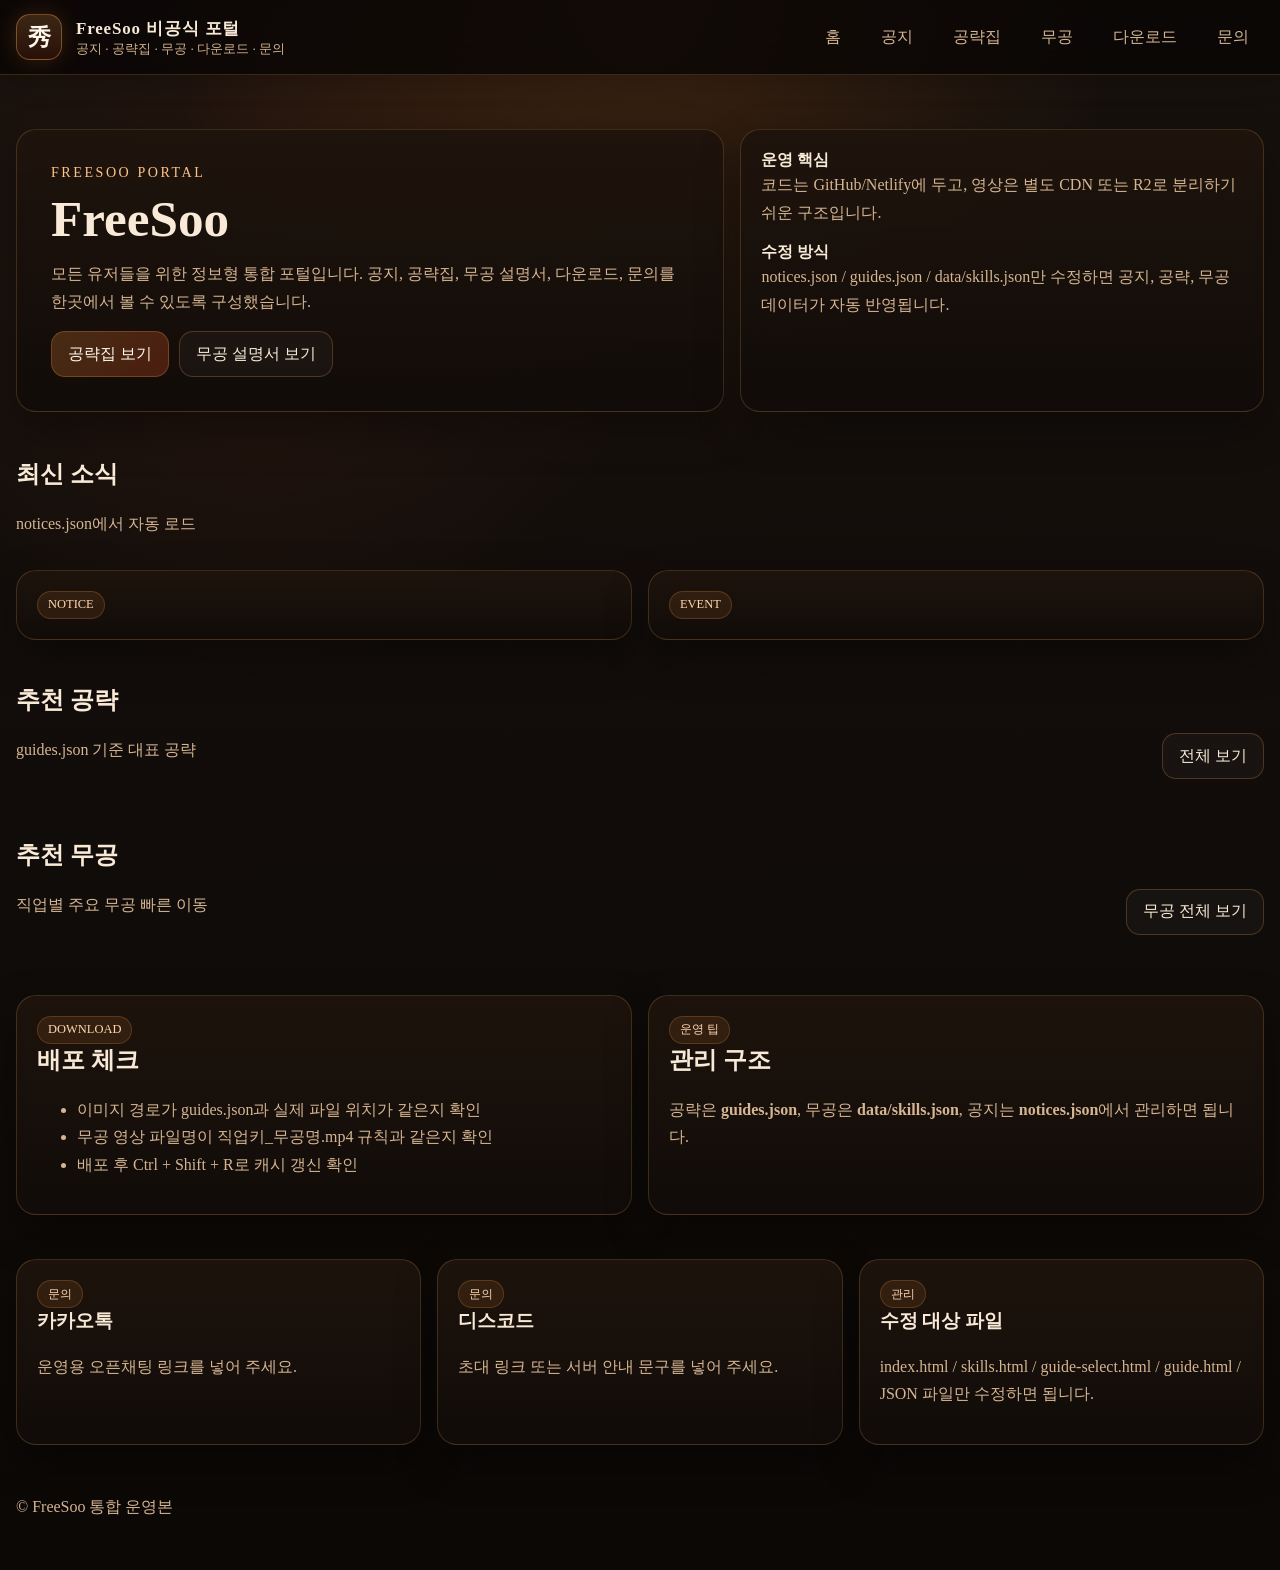
==== index.html @ 2239378d "Add files via upload" ====
<!DOCTYPE html>
<html lang="ko">
<head>
<meta charset="UTF-8" />
<meta name="viewport" content="width=device-width, initial-scale=1.0" />
<link rel="stylesheet" href="assets/site.css" />
<script src="site-config.js"></script>
<script src="assets/site.js"></script>
  <title>FreeSoo 포털</title>
  <meta name="description" content="프리수 공지, 공략집, 무공, 다운로드, 문의를 한곳에 모은 통합 포털" />
</head>
<body>
<header class="topbar">
  <div class="wrap topbar-inner">
    <a class="brand" href="index.html">
      <div class="brand-mark">秀</div>
      <div class="brand-copy">
        <strong>FreeSoo 비공식 포털</strong>
        <span>공지 · 공략집 · 무공 · 다운로드 · 문의</span>
      </div>
    </a>
    <button class="menu-toggle" id="menuToggle" type="button">☰ 메뉴</button>
    <nav class="nav" id="mainNav">
      <a href="index.html" data-nav="home">홈</a>
      <a href="index.html#news" data-nav="news">공지</a>
      <a href="guide-select.html" data-nav="guides">공략집</a>
      <a href="skills.html" data-nav="skills">무공</a>
      <a href="index.html#download" data-nav="download">다운로드</a>
      <a href="index.html#contact" data-nav="contact">문의</a>
    </nav>
  </div>
</header>

  <main>
    <!-- 메인 소개 영역 -->
    <section class="hero">
      <div class="wrap hero-grid">
        <div class="hero-panel">
          <div class="eyebrow">FreeSoo portal</div>
          <h1>FreeSoo</h1>
          <p>
            모든 유저들을 위한 정보형 통합 포털입니다.
            공지, 공략집, 무공 설명서, 다운로드, 문의를 한곳에서 볼 수 있도록 구성했습니다.
          </p>
          <div class="controls">
            <a class="btn btn-primary" href="guide-select.html">공략집 보기</a>
            <a class="btn btn-secondary" href="skills.html">무공 설명서 보기</a>
          </div>
        </div>

        <aside class="side-panel">
          <div class="info-card">
            <strong>운영 핵심</strong>
            <p>코드는 GitHub/Netlify에 두고, 영상은 별도 CDN 또는 R2로 분리하기 쉬운 구조입니다.</p>
          </div>
          <div class="info-card">
            <strong>수정 방식</strong>
            <p>notices.json / guides.json / data/skills.json만 수정하면 공지, 공략, 무공 데이터가 자동 반영됩니다.</p>
          </div>
        </aside>
      </div>
    </section>

    <!-- 공지 / 이벤트 영역 -->
    <section class="section" id="news">
      <div class="wrap">
        <div class="section-head">
          <div>
            <h2>최신 소식</h2>
            <p class="muted">notices.json에서 자동 로드</p>
          </div>
        </div>
        <div class="grid-2">
          <div class="notice-card">
            <div class="badge">NOTICE</div>
            <div id="noticeList" class="list"></div>
          </div>
          <div class="notice-card">
            <div class="badge">EVENT</div>
            <div id="eventList" class="list"></div>
          </div>
        </div>
      </div>
    </section>

    <!-- 추천 공략 -->
    <section class="section">
      <div class="wrap">
        <div class="section-head">
          <div>
            <h2>추천 공략</h2>
            <p class="muted">guides.json 기준 대표 공략</p>
          </div>
          <a href="guide-select.html" class="btn btn-secondary">전체 보기</a>
        </div>
        <div id="guideSpot" class="cards"></div>
      </div>
    </section>

    <!-- 추천 무공 -->
    <section class="section">
      <div class="wrap">
        <div class="section-head">
          <div>
            <h2>추천 무공</h2>
            <p class="muted">직업별 주요 무공 빠른 이동</p>
          </div>
          <a href="skills.html" class="btn btn-secondary">무공 전체 보기</a>
        </div>
        <div id="skillSpot" class="cards"></div>
      </div>
    </section>

    <!-- 다운로드 / 안내 -->
    <section class="section" id="download">
      <div class="wrap grid-2">
        <div class="download-box">
          <div class="badge">DOWNLOAD</div>
          <h2>배포 체크</h2>
          <ul>
            <li>이미지 경로가 guides.json과 실제 파일 위치가 같은지 확인</li>
            <li>무공 영상 파일명이 직업키_무공명.mp4 규칙과 같은지 확인</li>
            <li>배포 후 Ctrl + Shift + R로 캐시 갱신 확인</li>
          </ul>
        </div>
        <div class="download-box">
          <div class="badge">운영 팁</div>
          <h2>관리 구조</h2>
          <p>공략은 <strong>guides.json</strong>, 무공은 <strong>data/skills.json</strong>, 공지는 <strong>notices.json</strong>에서 관리하면 됩니다.</p>
        </div>
      </div>
    </section>

    <!-- 문의 영역 -->
    <section class="section" id="contact">
      <div class="wrap grid-3">
        <div class="card">
          <div class="badge">문의</div>
          <h3>카카오톡</h3>
          <p>운영용 오픈채팅 링크를 넣어 주세요.</p>
        </div>
        <div class="card">
          <div class="badge">문의</div>
          <h3>디스코드</h3>
          <p>초대 링크 또는 서버 안내 문구를 넣어 주세요.</p>
        </div>
        <div class="card">
          <div class="badge">관리</div>
          <h3>수정 대상 파일</h3>
          <p>index.html / skills.html / guide-select.html / guide.html / JSON 파일만 수정하면 됩니다.</p>
        </div>
      </div>
    </section>
  </main>

  <footer class="footer">
    <div class="wrap footer-panel">
      <p>© FreeSoo 통합 운영본</p>
    </div>
  </footer>

  <script>
    Freesoo.initMenu('home');

    function renderNoticeList(target, items) {
      if (!target) return;
      target.innerHTML = items.length
        ? items.map(item => `
            <div class="notice-item">
              <strong>${Freesoo.esc(item.title)}</strong>
              <div class="muted">${Freesoo.esc(item.date || '')}</div>
              <p>${Freesoo.esc(item.summary || '')}</p>
            </div>
          `).join('')
        : '<div class="empty">항목이 없습니다.</div>';
    }

    fetch('notices.json')
      .then(r => r.json())
      .then(data => {
        renderNoticeList(document.getElementById('noticeList'), (data.notices || []).sort(Freesoo.pinDateSort).slice(0, 3));
        renderNoticeList(document.getElementById('eventList'), (data.events || []).sort(Freesoo.pinDateSort).slice(0, 3));
      })
      .catch(() => {
        renderNoticeList(document.getElementById('noticeList'), []);
        renderNoticeList(document.getElementById('eventList'), []);
      });

    fetch('guides.json')
      .then(r => r.json())
      .then(list => {
        const el = document.getElementById('guideSpot');
        el.innerHTML = (list || []).slice(0, 3).map(g => {
          const img = g.thumbnail || (g.steps && g.steps[0] && (g.steps[0].img || g.steps[0].image)) || '';
          return `
            <a class="card" href="guide.html?id=${encodeURIComponent(g.id)}">
              ${img ? `<img class="card-thumb" src="${Freesoo.esc(img)}" alt="${Freesoo.esc(g.title)}">` : ''}
              <div class="badge">${Freesoo.esc(g.category || 'GUIDE')}</div>
              <h3>${Freesoo.esc(g.title)}</h3>
              <p>${Freesoo.esc(g.description || '')}</p>
            </a>
          `;
        }).join('') || '<div class="empty">공략이 없습니다.</div>';
      })
      .catch(() => {
        document.getElementById('guideSpot').innerHTML = '<div class="empty">공략 데이터를 불러오지 못했습니다.</div>';
      });

    fetch('data/skills.json')
      .then(r => r.json())
      .then(data => {
        const cards = [];
        (data.jobs || []).forEach(job => {
          (job.skills || []).slice(0, 1).forEach(skill => {
            cards.push({ jobId: job.id, jobName: job.name, name: skill.name, desc: skill.desc || '', type: skill.type || '무공' });
          });
        });
        document.getElementById('skillSpot').innerHTML = cards.slice(0, 6).map(item => `
          <a class="card" href="skills.html?job=${encodeURIComponent(item.jobId)}">
            <div class="badge">${Freesoo.esc(item.jobName)}</div>
            <h3>${Freesoo.esc(item.name)}</h3>
            <p>${Freesoo.esc(item.desc)}</p>
            <div class="count">${Freesoo.esc(item.type)}</div>
          </a>
        `).join('') || '<div class="empty">무공 데이터가 없습니다.</div>';
      })
      .catch(() => {
        document.getElementById('skillSpot').innerHTML = '<div class="empty">무공 데이터를 불러오지 못했습니다.</div>';
      });
  </script>
</body>
</html>
---- assets/site.css ----
:root{--bg:#0f0a07;--panel:rgba(30,19,12,.92);--line:rgba(255,182,98,.18);--line-strong:rgba(255,175,86,.32);--text:#f8ead6;--muted:#d5b592;--shadow:0 18px 42px rgba(0,0,0,.35);--radius:20px;--max:1260px}
*{box-sizing:border-box}html{scroll-behavior:smooth}body{margin:0;font-family:"Noto Serif KR","Malgun Gothic",serif;color:var(--text);background:radial-gradient(circle at top, rgba(255,130,38,.16), transparent 28%),radial-gradient(circle at 20% 18%, rgba(255,96,46,.08), transparent 24%),linear-gradient(180deg,#17110d 0%,#0b0806 100%)}a{text-decoration:none;color:inherit}img,video{display:block;max-width:100%}.wrap{width:min(calc(100% - 32px), var(--max));margin:0 auto}
.topbar{position:sticky;top:0;z-index:60;backdrop-filter:blur(14px);background:rgba(10,7,5,.84);border-bottom:1px solid var(--line);box-shadow:0 8px 24px rgba(0,0,0,.16)}.topbar-inner{min-height:74px;display:flex;align-items:center;justify-content:space-between;gap:16px;position:relative}.brand{display:flex;align-items:center;gap:14px;min-width:0}.brand-mark{width:46px;height:46px;border-radius:14px;display:grid;place-items:center;font-size:1.45rem;font-weight:800;color:#fff6ec;border:1px solid rgba(255,177,91,.36);background:linear-gradient(180deg, rgba(255,165,86,.2), rgba(255,82,31,.12));box-shadow:0 0 22px rgba(255,136,45,.18)}.brand-copy strong{display:block;font-size:1.06rem;letter-spacing:.05em}.brand-copy span{display:block;font-size:.84rem;color:var(--muted)}
.menu-toggle{display:none;border:1px solid var(--line);background:rgba(255,255,255,.03);color:var(--text);border-radius:12px;padding:10px 12px;cursor:pointer}.nav{display:flex;gap:10px;flex-wrap:wrap}.nav a{padding:10px 14px;border-radius:999px;color:var(--muted);border:1px solid transparent;transition:.2s ease}.nav a:hover,.nav a.active{color:#fff7ef;border-color:var(--line-strong);background:rgba(255,140,50,.08);box-shadow:0 0 18px rgba(255,132,40,.12)}
.hero{padding:54px 0 28px}.hero-grid,.grid-2,.split{display:grid;grid-template-columns:1.15fr .85fr;gap:16px}.grid-2{grid-template-columns:1fr 1fr}.grid-3{display:grid;grid-template-columns:repeat(3,minmax(0,1fr));gap:16px}.grid-4{display:grid;grid-template-columns:repeat(4,minmax(0,1fr));gap:16px}.cards{display:grid;grid-template-columns:repeat(auto-fill,minmax(260px,1fr));gap:16px}
.panel,.hero-panel,.side-panel,.card,.notice-card,.download-box,.admin-shell,.guide-step{background:linear-gradient(180deg, rgba(31,20,13,.94), rgba(17,12,9,.98));border:1px solid var(--line);border-radius:var(--radius);box-shadow:var(--shadow);padding:20px}.hero-panel{padding:34px}.eyebrow{color:#ffc286;font-size:.88rem;letter-spacing:.18em;text-transform:uppercase}h1{margin:10px 0 14px;font-size:clamp(2rem,5vw,3.2rem);line-height:1.08}h2,h3,p{margin-top:0}p,.muted,li{color:var(--muted);line-height:1.72}.section{padding:18px 0 26px}.section-head{display:flex;align-items:end;justify-content:space-between;gap:12px;margin-bottom:16px}.controls{display:flex;flex-wrap:wrap;gap:10px}.btn{display:inline-flex;align-items:center;justify-content:center;gap:8px;min-height:46px;padding:0 16px;border-radius:14px;border:1px solid rgba(255,165,72,.24);background:rgba(255,255,255,.03);cursor:pointer;transition:.2s ease;color:var(--text)}.btn:hover{transform:translateY(-2px)}.btn-primary{background:linear-gradient(135deg, rgba(255,154,61,.22), rgba(255,84,36,.24));color:#fff8f0}.btn-secondary{background:rgba(255,255,255,.03)}.btn-danger{background:rgba(255,80,80,.12);border-color:rgba(255,80,80,.22)}
.badge,.chip{display:inline-flex;align-items:center;min-height:28px;padding:0 10px;border-radius:999px;font-size:.78rem;color:#ffd7b3;background:rgba(255,146,63,.1);border:1px solid rgba(255,165,72,.2)}.chip{font-size:.85rem}.input,.select,.textarea{width:100%;padding:12px 14px;border-radius:14px;border:1px solid rgba(255,255,255,.08);background:rgba(255,255,255,.04);color:var(--text);font:inherit}.textarea{min-height:120px;resize:vertical}.card-thumb,.skill-video{width:100%;aspect-ratio:16/9;object-fit:cover;border-radius:16px;border:1px solid rgba(255,255,255,.06);background:#120f0d}.dropzone{border:1.5px dashed rgba(255,185,110,.42);border-radius:18px;padding:18px;text-align:center;background:rgba(255,255,255,.02)}.dropzone.drag{background:rgba(255,155,55,.08);border-color:rgba(255,185,110,.8)}.list{display:grid;gap:10px}.notice-item,.mini-stat{padding:14px;border-radius:14px;background:rgba(255,255,255,.03);border:1px solid rgba(255,255,255,.05)}.sticky-col{position:sticky;top:90px;height:max-content}.hidden{display:none!important}.count,.empty{color:#ffd2aa;font-size:.95rem}.footer{padding:22px 0 34px}
@media (max-width:1024px){.hero-grid,.grid-2,.split,.grid-4{grid-template-columns:1fr}.grid-3{grid-template-columns:repeat(2,minmax(0,1fr))}}@media (max-width:760px){.menu-toggle{display:inline-flex}.nav{display:none;position:absolute;top:calc(100% + 10px);right:16px;left:16px;padding:12px;border-radius:18px;background:rgba(16,11,8,.97);border:1px solid var(--line);box-shadow:var(--shadow)}.nav.open{display:grid;grid-template-columns:1fr 1fr}.grid-3{grid-template-columns:1fr}}
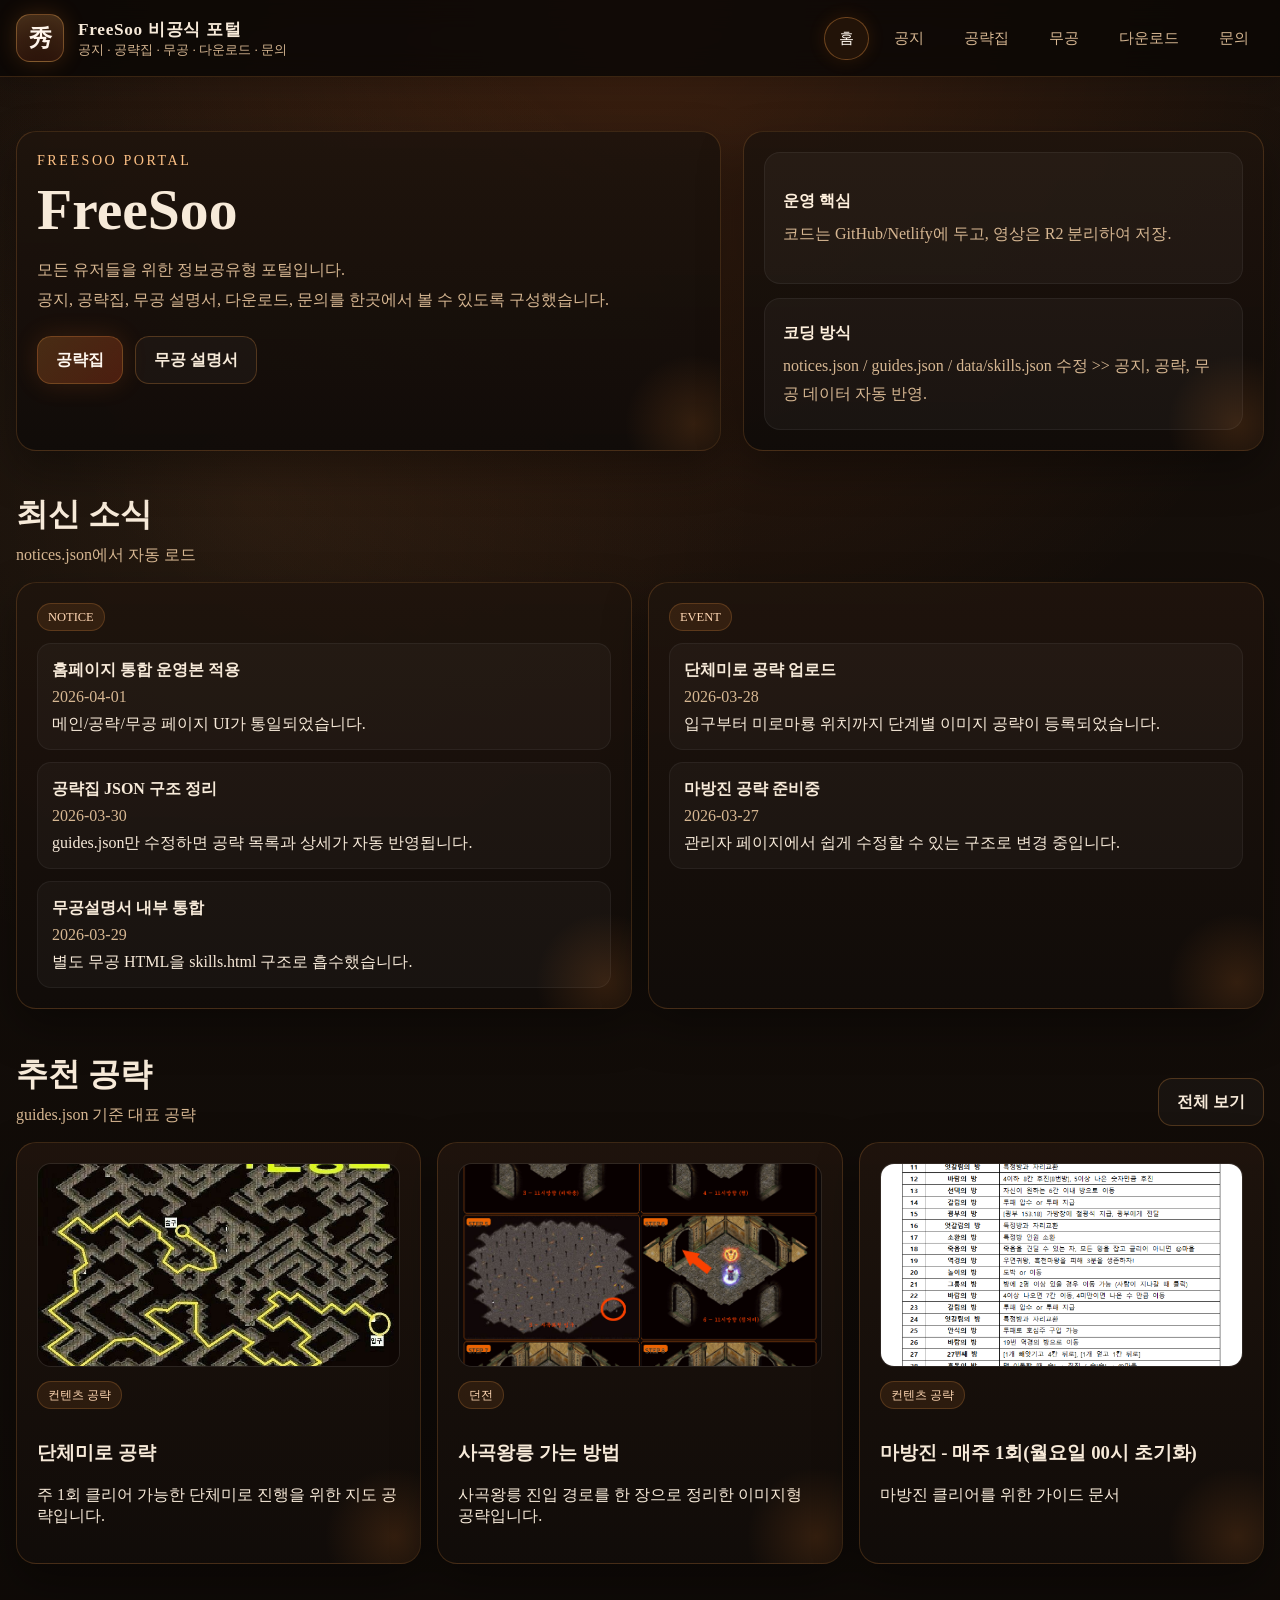
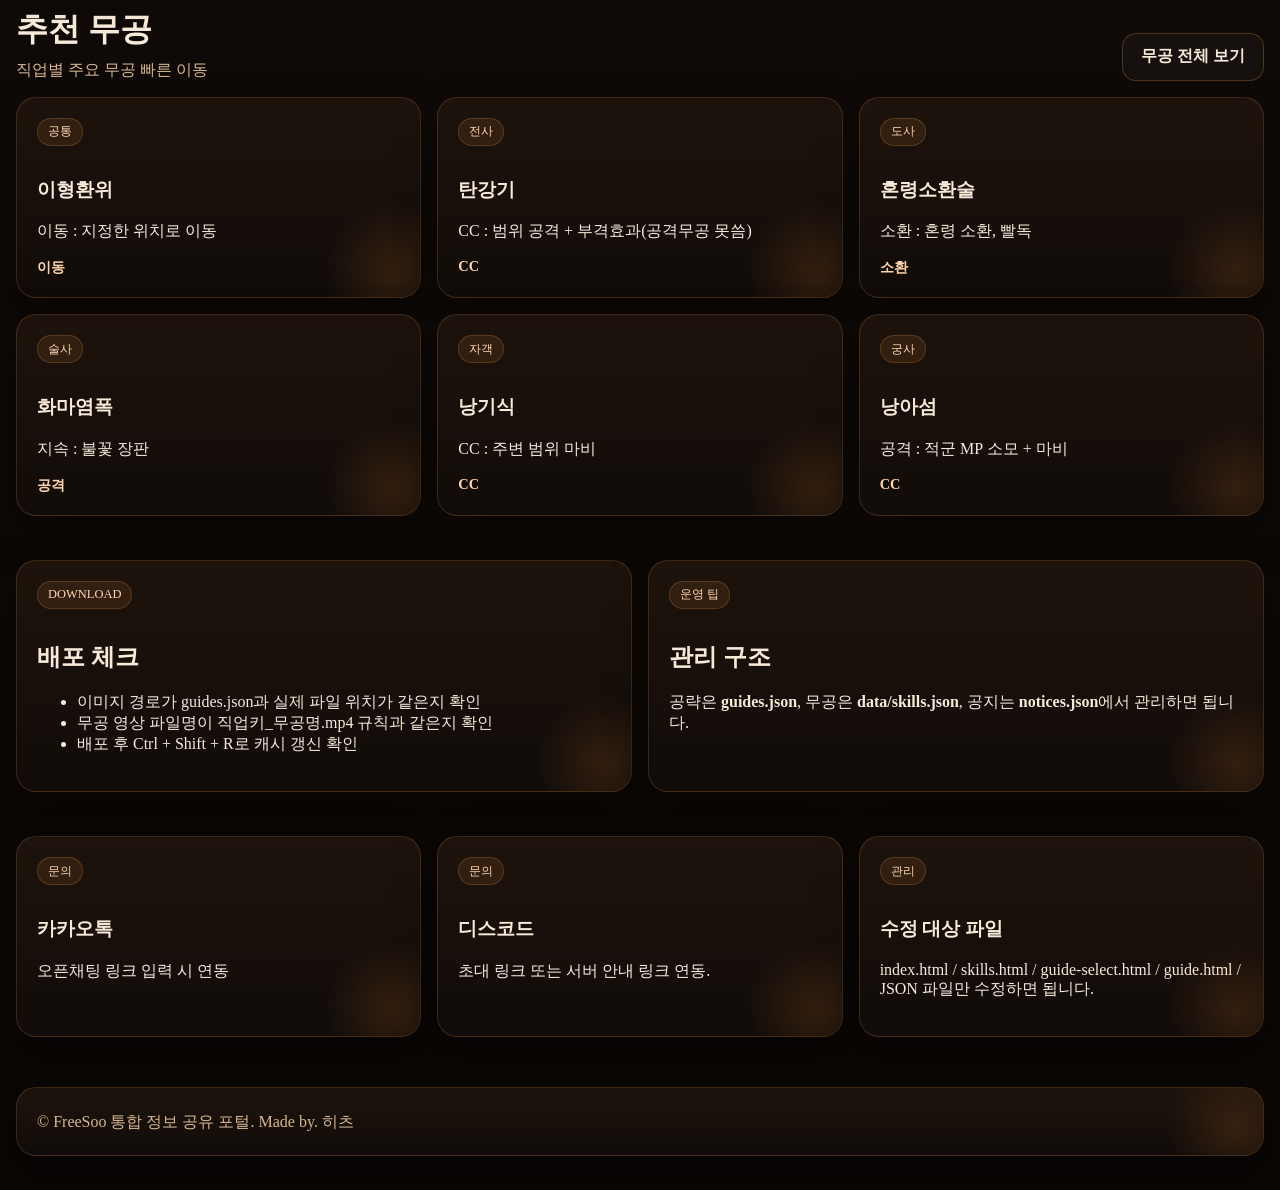
==== commit f1718e90: "Update index.html" ====
--- a/index.html
+++ b/index.html
@@ -6,7 +6,7 @@
 <link rel="stylesheet" href="assets/site.css" />
 <script src="site-config.js"></script>
 <script src="assets/site.js"></script>
-  <title>FreeSoo 포털</title>
+  <title>FreeSoo 정보공유 포털</title>
   <meta name="description" content="프리수 공지, 공략집, 무공, 다운로드, 문의를 한곳에 모은 통합 포털" />
 </head>
 <body>
@@ -39,23 +39,23 @@
           <div class="eyebrow">FreeSoo portal</div>
           <h1>FreeSoo</h1>
           <p>
-            모든 유저들을 위한 정보형 통합 포털입니다.
+            모든 유저들을 위한 정보공유형 포털입니다.<br>
             공지, 공략집, 무공 설명서, 다운로드, 문의를 한곳에서 볼 수 있도록 구성했습니다.
           </p>
           <div class="controls">
-            <a class="btn btn-primary" href="guide-select.html">공략집 보기</a>
-            <a class="btn btn-secondary" href="skills.html">무공 설명서 보기</a>
+            <a class="btn btn-primary" href="guide-select.html">공략집</a>
+            <a class="btn btn-secondary" href="skills.html">무공 설명서</a>
           </div>
         </div>
 
         <aside class="side-panel">
           <div class="info-card">
             <strong>운영 핵심</strong>
-            <p>코드는 GitHub/Netlify에 두고, 영상은 별도 CDN 또는 R2로 분리하기 쉬운 구조입니다.</p>
+            <p>코드는 GitHub/Netlify에 두고, 영상은 R2 분리하여 저장.</p>
           </div>
           <div class="info-card">
-            <strong>수정 방식</strong>
-            <p>notices.json / guides.json / data/skills.json만 수정하면 공지, 공략, 무공 데이터가 자동 반영됩니다.</p>
+            <strong>코딩 방식</strong>
+            <p>notices.json / guides.json / data/skills.json 수정 >> 공지, 공략, 무공 데이터 자동 반영.</p>
           </div>
         </aside>
       </div>
@@ -137,12 +137,12 @@
         <div class="card">
           <div class="badge">문의</div>
           <h3>카카오톡</h3>
-          <p>운영용 오픈채팅 링크를 넣어 주세요.</p>
+          <p>오픈채팅 링크 입력 시 연동</p>
         </div>
         <div class="card">
           <div class="badge">문의</div>
           <h3>디스코드</h3>
-          <p>초대 링크 또는 서버 안내 문구를 넣어 주세요.</p>
+          <p>초대 링크 또는 서버 안내 링크 연동.</p>
         </div>
         <div class="card">
           <div class="badge">관리</div>
@@ -155,7 +155,7 @@
 
   <footer class="footer">
     <div class="wrap footer-panel">
-      <p>© FreeSoo 통합 운영본</p>
+      <p>© FreeSoo 통합 정보 공유 포털. Made by. 히츠</p>
     </div>
   </footer>
 
--- a/assets/site.css
+++ b/assets/site.css
@@ -1,9 +1,224 @@
-
-:root{--bg:#0f0a07;--panel:rgba(30,19,12,.92);--line:rgba(255,182,98,.18);--line-strong:rgba(255,175,86,.32);--text:#f8ead6;--muted:#d5b592;--shadow:0 18px 42px rgba(0,0,0,.35);--radius:20px;--max:1260px}
-*{box-sizing:border-box}html{scroll-behavior:smooth}body{margin:0;font-family:"Noto Serif KR","Malgun Gothic",serif;color:var(--text);background:radial-gradient(circle at top, rgba(255,130,38,.16), transparent 28%),radial-gradient(circle at 20% 18%, rgba(255,96,46,.08), transparent 24%),linear-gradient(180deg,#17110d 0%,#0b0806 100%)}a{text-decoration:none;color:inherit}img,video{display:block;max-width:100%}.wrap{width:min(calc(100% - 32px), var(--max));margin:0 auto}
-.topbar{position:sticky;top:0;z-index:60;backdrop-filter:blur(14px);background:rgba(10,7,5,.84);border-bottom:1px solid var(--line);box-shadow:0 8px 24px rgba(0,0,0,.16)}.topbar-inner{min-height:74px;display:flex;align-items:center;justify-content:space-between;gap:16px;position:relative}.brand{display:flex;align-items:center;gap:14px;min-width:0}.brand-mark{width:46px;height:46px;border-radius:14px;display:grid;place-items:center;font-size:1.45rem;font-weight:800;color:#fff6ec;border:1px solid rgba(255,177,91,.36);background:linear-gradient(180deg, rgba(255,165,86,.2), rgba(255,82,31,.12));box-shadow:0 0 22px rgba(255,136,45,.18)}.brand-copy strong{display:block;font-size:1.06rem;letter-spacing:.05em}.brand-copy span{display:block;font-size:.84rem;color:var(--muted)}
-.menu-toggle{display:none;border:1px solid var(--line);background:rgba(255,255,255,.03);color:var(--text);border-radius:12px;padding:10px 12px;cursor:pointer}.nav{display:flex;gap:10px;flex-wrap:wrap}.nav a{padding:10px 14px;border-radius:999px;color:var(--muted);border:1px solid transparent;transition:.2s ease}.nav a:hover,.nav a.active{color:#fff7ef;border-color:var(--line-strong);background:rgba(255,140,50,.08);box-shadow:0 0 18px rgba(255,132,40,.12)}
-.hero{padding:54px 0 28px}.hero-grid,.grid-2,.split{display:grid;grid-template-columns:1.15fr .85fr;gap:16px}.grid-2{grid-template-columns:1fr 1fr}.grid-3{display:grid;grid-template-columns:repeat(3,minmax(0,1fr));gap:16px}.grid-4{display:grid;grid-template-columns:repeat(4,minmax(0,1fr));gap:16px}.cards{display:grid;grid-template-columns:repeat(auto-fill,minmax(260px,1fr));gap:16px}
-.panel,.hero-panel,.side-panel,.card,.notice-card,.download-box,.admin-shell,.guide-step{background:linear-gradient(180deg, rgba(31,20,13,.94), rgba(17,12,9,.98));border:1px solid var(--line);border-radius:var(--radius);box-shadow:var(--shadow);padding:20px}.hero-panel{padding:34px}.eyebrow{color:#ffc286;font-size:.88rem;letter-spacing:.18em;text-transform:uppercase}h1{margin:10px 0 14px;font-size:clamp(2rem,5vw,3.2rem);line-height:1.08}h2,h3,p{margin-top:0}p,.muted,li{color:var(--muted);line-height:1.72}.section{padding:18px 0 26px}.section-head{display:flex;align-items:end;justify-content:space-between;gap:12px;margin-bottom:16px}.controls{display:flex;flex-wrap:wrap;gap:10px}.btn{display:inline-flex;align-items:center;justify-content:center;gap:8px;min-height:46px;padding:0 16px;border-radius:14px;border:1px solid rgba(255,165,72,.24);background:rgba(255,255,255,.03);cursor:pointer;transition:.2s ease;color:var(--text)}.btn:hover{transform:translateY(-2px)}.btn-primary{background:linear-gradient(135deg, rgba(255,154,61,.22), rgba(255,84,36,.24));color:#fff8f0}.btn-secondary{background:rgba(255,255,255,.03)}.btn-danger{background:rgba(255,80,80,.12);border-color:rgba(255,80,80,.22)}
-.badge,.chip{display:inline-flex;align-items:center;min-height:28px;padding:0 10px;border-radius:999px;font-size:.78rem;color:#ffd7b3;background:rgba(255,146,63,.1);border:1px solid rgba(255,165,72,.2)}.chip{font-size:.85rem}.input,.select,.textarea{width:100%;padding:12px 14px;border-radius:14px;border:1px solid rgba(255,255,255,.08);background:rgba(255,255,255,.04);color:var(--text);font:inherit}.textarea{min-height:120px;resize:vertical}.card-thumb,.skill-video{width:100%;aspect-ratio:16/9;object-fit:cover;border-radius:16px;border:1px solid rgba(255,255,255,.06);background:#120f0d}.dropzone{border:1.5px dashed rgba(255,185,110,.42);border-radius:18px;padding:18px;text-align:center;background:rgba(255,255,255,.02)}.dropzone.drag{background:rgba(255,155,55,.08);border-color:rgba(255,185,110,.8)}.list{display:grid;gap:10px}.notice-item,.mini-stat{padding:14px;border-radius:14px;background:rgba(255,255,255,.03);border:1px solid rgba(255,255,255,.05)}.sticky-col{position:sticky;top:90px;height:max-content}.hidden{display:none!important}.count,.empty{color:#ffd2aa;font-size:.95rem}.footer{padding:22px 0 34px}
-@media (max-width:1024px){.hero-grid,.grid-2,.split,.grid-4{grid-template-columns:1fr}.grid-3{grid-template-columns:repeat(2,minmax(0,1fr))}}@media (max-width:760px){.menu-toggle{display:inline-flex}.nav{display:none;position:absolute;top:calc(100% + 10px);right:16px;left:16px;padding:12px;border-radius:18px;background:rgba(16,11,8,.97);border:1px solid var(--line);box-shadow:var(--shadow)}.nav.open{display:grid;grid-template-columns:1fr 1fr}.grid-3{grid-template-columns:1fr}}
+/* =========================================================
+   FreeSoo 공통 스타일
+   - index.html / skills.html / guide-select.html / guide.html 공용
+   - 수정 포인트는 각 섹션 주석 참고
+   ========================================================= */
+:root {
+  --bg: #0f0906;
+  --bg-2: #18100b;
+  --panel: rgba(28, 17, 10, 0.94);
+  --panel-2: rgba(22, 14, 9, 0.98);
+  --line: rgba(255, 160, 72, 0.18);
+  --line-strong: rgba(255, 160, 72, 0.34);
+  --text: #f7ead9;
+  --muted: #d7b792;
+  --accent: #ffab52;
+  --accent-2: #ff6e2f;
+  --shadow: 0 18px 44px rgba(0, 0, 0, 0.34);
+  --radius: 20px;
+  --max: 1280px;
+}
+* { box-sizing: border-box; }
+html { scroll-behavior: smooth; }
+body {
+  margin: 0;
+  color: var(--text);
+  font-family: "Noto Serif KR", "Malgun Gothic", serif;
+  background:
+    radial-gradient(circle at top, rgba(255, 116, 40, 0.16), transparent 26%),
+    radial-gradient(circle at 20% 18%, rgba(255, 168, 91, 0.08), transparent 20%),
+    linear-gradient(180deg, #17100b 0%, #090604 100%);
+}
+body::before {
+  content: "";
+  position: fixed;
+  inset: 0;
+  pointer-events: none;
+  opacity: 0.12;
+  background:
+    linear-gradient(transparent 97%, rgba(255, 170, 90, 0.035) 100%),
+    linear-gradient(90deg, transparent 97%, rgba(255, 170, 90, 0.02) 100%);
+  background-size: 100% 4px, 4px 100%;
+  mix-blend-mode: screen;
+}
+a { color: inherit; text-decoration: none; }
+img, video { display: block; max-width: 100%; }
+.wrap { width: min(calc(100% - 32px), var(--max)); margin: 0 auto; }
+.hidden { display: none !important; }
+.empty { color: var(--muted); font-size: 0.95rem; }
+.muted { color: var(--muted); }
+.topbar {
+  position: sticky; top: 0; z-index: 60;
+  backdrop-filter: blur(14px);
+  background: rgba(11, 7, 5, 0.86);
+  border-bottom: 1px solid var(--line);
+  box-shadow: 0 8px 24px rgba(0, 0, 0, 0.16);
+}
+.topbar-inner {
+  min-height: 76px;
+  display: flex; align-items: center; justify-content: space-between;
+  gap: 16px; position: relative;
+}
+.brand { display: flex; align-items: center; gap: 14px; min-width: 0; }
+.brand-mark {
+  width: 48px; height: 48px; display: grid; place-items: center; border-radius: 14px;
+  font-size: 1.45rem; font-weight: 800; color: #fff5eb;
+  border: 1px solid rgba(255, 178, 92, 0.34);
+  background: linear-gradient(180deg, rgba(255, 166, 86, 0.22), rgba(255, 88, 38, 0.12));
+  box-shadow: 0 0 22px rgba(255, 136, 45, 0.18), inset 0 0 20px rgba(255, 210, 160, 0.04);
+}
+.brand-copy { min-width: 0; }
+.brand-copy strong { display: block; font-size: 1.08rem; letter-spacing: 0.04em; }
+.brand-copy span {
+  display: block; font-size: 0.84rem; color: var(--muted);
+  white-space: nowrap; overflow: hidden; text-overflow: ellipsis;
+}
+.menu-toggle {
+  display: none; border: 1px solid var(--line); background: rgba(255, 255, 255, 0.03);
+  color: var(--text); border-radius: 12px; padding: 10px 12px; cursor: pointer;
+}
+.nav { display: flex; gap: 10px; flex-wrap: wrap; justify-content: flex-end; }
+.nav a {
+  padding: 10px 14px; border-radius: 999px; color: var(--muted);
+  border: 1px solid transparent; transition: 0.2s ease; font-size: 0.95rem;
+}
+.nav a:hover, .nav a.active {
+  color: #fff8f0; border-color: var(--line-strong);
+  background: rgba(255, 140, 50, 0.08); box-shadow: 0 0 18px rgba(255, 132, 40, 0.12);
+}
+.hero-panel,.side-panel,.notice-card,.card,.download-box,.footer-panel,.filter-box,.viewer-panel,.skill-card,.step-card {
+  position: relative; overflow: hidden;
+  background: linear-gradient(180deg, rgba(31, 20, 13, 0.94), rgba(17, 12, 9, 0.98));
+  border: 1px solid var(--line); border-radius: var(--radius); box-shadow: var(--shadow);
+}
+.hero-panel::after,.side-panel::after,.notice-card::after,.card::after,.download-box::after,.footer-panel::after,.filter-box::after,.viewer-panel::after,.skill-card::after,.step-card::after {
+  content: ""; position: absolute; right: -44px; bottom: -44px; width: 140px; height: 140px;
+  background: radial-gradient(circle, rgba(255, 140, 50, 0.14), transparent 70%); pointer-events: none;
+}
+.hero-panel,.side-panel,.notice-card,.card,.download-box,.footer-panel,.filter-box,.skill-card,.step-card { padding: 20px; }
+.badge {
+  display: inline-flex; align-items: center; min-height: 28px; padding: 0 10px;
+  border-radius: 999px; font-size: 0.78rem; color: #ffd7b3;
+  background: rgba(255, 146, 63, 0.1); border: 1px solid rgba(255, 165, 72, 0.2);
+  margin-bottom: 12px;
+}
+.btn {
+  display: inline-flex; align-items: center; justify-content: center; gap: 8px;
+  min-height: 48px; padding: 0 18px; border-radius: 14px; font-weight: 700;
+  border: 1px solid rgba(255, 165, 72, 0.24); cursor: pointer; transition: 0.2s ease;
+}
+.btn:hover { transform: translateY(-2px); }
+.btn-primary {
+  color: #fff8f0;
+  background: linear-gradient(135deg, rgba(255, 154, 61, 0.22), rgba(255, 84, 36, 0.24));
+  box-shadow: 0 0 26px rgba(255, 118, 33, 0.14);
+}
+.btn-secondary { color: var(--text); background: rgba(255, 255, 255, 0.03); }
+.controls,.chip-row { display: flex; flex-wrap: wrap; gap: 12px; }
+.chip {
+  display: inline-flex; align-items: center; min-height: 32px; padding: 0 12px;
+  border-radius: 999px; background: rgba(255, 255, 255, 0.04); border: 1px solid rgba(255, 255, 255, 0.06);
+  color: #ffd8b4; font-size: 0.84rem;
+}
+.input,.select {
+  width: 100%; min-height: 48px; border-radius: 14px;
+  border: 1px solid rgba(255, 165, 72, 0.2); background: rgba(255,255,255,0.03);
+  color: var(--text); padding: 0 14px;
+}
+.input::placeholder { color: #c4a17f; }
+.select option { background: #1b120d; color: #fff2df; }
+.section { padding: 18px 0 26px; }
+.section-head { display: flex; align-items: end; justify-content: space-between; gap: 12px; margin-bottom: 16px; }
+.section-head h2 { margin: 0; font-size: clamp(1.45rem, 3vw, 2rem); }
+.section-head p { margin: 8px 0 0; }
+.grid-2,.grid-3,.grid-4,.cards,.steps,.skills-grid { display: grid; gap: 16px; }
+.grid-2 { grid-template-columns: repeat(2, minmax(0, 1fr)); }
+.grid-3 { grid-template-columns: repeat(3, minmax(0, 1fr)); }
+.grid-4 { grid-template-columns: repeat(4, minmax(0, 1fr)); }
+.cards { grid-template-columns: repeat(3, minmax(0, 1fr)); }
+.skills-grid { grid-template-columns: repeat(2, minmax(0, 1fr)); }
+.steps { grid-template-columns: 1fr; }
+.card:hover,.notice-card:hover,.skill-card:hover,.step-card:hover { transform: translateY(-4px); transition: transform 0.22s ease; }
+.card-thumb {
+  width: 100%; aspect-ratio: 16 / 9; object-fit: cover; border-radius: 14px;
+  border: 1px solid rgba(255,255,255,0.06); margin-bottom: 14px; background: rgba(255,255,255,0.03);
+}
+.count { margin-top: 12px; color: #ffd4ad; font-size: 0.9rem; font-weight: 700; }
+.list { display: grid; gap: 12px; }
+.notice-item {
+  padding: 14px; border-radius: 14px; background: rgba(255,255,255,0.03);
+  border: 1px solid rgba(255,255,255,0.05);
+}
+.notice-item strong { display: block; margin-bottom: 6px; line-height: 1.5; }
+.notice-item p { margin: 8px 0 0; }
+.hero { padding: 54px 0 24px; }
+.hero-grid { display: grid; grid-template-columns: 1.15fr 0.85fr; gap: 22px; align-items: stretch; }
+.eyebrow { color: #ffc286; font-size: 0.88rem; letter-spacing: 0.18em; text-transform: uppercase; }
+h1 { margin: 10px 0 14px; font-size: clamp(2.1rem, 5vw, 3.6rem); line-height: 1.08; }
+.hero-panel p { margin: 0 0 22px; color: var(--muted); line-height: 1.84; }
+.side-panel { display: grid; grid-template-columns: 1fr; gap: 14px; align-content: stretch; }
+.info-card {
+  min-height: 132px; padding: 18px 18px 16px; border-radius: 16px;
+  background: rgba(255, 255, 255, 0.035); border: 1px solid rgba(255, 255, 255, 0.055);
+  display: flex; flex-direction: column; justify-content: center;
+}
+.info-card strong { display: block; margin-bottom: 8px; font-size: 1.02rem; color: #fff0dd; }
+.info-card p { margin: 0; color: var(--muted); line-height: 1.76; }
+.footer { padding: 24px 0 34px; }
+.footer-panel p { margin: 0; color: var(--muted); line-height: 1.7; }
+.media-wrap { margin-top: 14px; }
+.video-shell {
+  position: relative; border-radius: 18px; overflow: hidden; background: #0b0806;
+  border: 1px solid rgba(255,255,255,.08); min-height: 220px;
+  display: flex; align-items: center; justify-content: center;
+}
+.video-poster { width: 100%; height: 220px; object-fit: cover; display: block; }
+.video-overlay {
+  position: absolute; inset: 0; display: flex; align-items: center; justify-content: center;
+  background: linear-gradient(180deg, rgba(0,0,0,.12), rgba(0,0,0,.44)); cursor: pointer; transition: .2s ease;
+}
+.video-overlay:hover { background: linear-gradient(180deg, rgba(0,0,0,.08), rgba(0,0,0,.34)); }
+.play-badge {
+  width: 74px; height: 74px; border-radius: 999px; display: grid; place-items: center;
+  background: rgba(18,10,6,.72); border: 1px solid rgba(255,185,106,.34); box-shadow: 0 0 22px rgba(255,132,40,.16);
+}
+.play-badge::before {
+  content: ""; display: block; width: 0; height: 0; border-top: 12px solid transparent;
+  border-bottom: 12px solid transparent; border-left: 20px solid #ffe4c5; margin-left: 5px;
+}
+.skill-video { width: 100%; height: 220px; object-fit: cover; display: block; background: #000; }
+.video-fallback { padding: 18px; }
+.viewer {
+  position: fixed; inset: 0; background: rgba(0, 0, 0, 0.88); display: none;
+  align-items: center; justify-content: center; padding: 20px; z-index: 2000;
+}
+.viewer.open { display: flex; }
+.viewer-panel { width: min(1100px, 96vw); padding: 0; }
+.viewer-head {
+  display: flex; justify-content: space-between; align-items: center;
+  padding: 14px 16px; border-bottom: 1px solid rgba(255,255,255,.06);
+}
+.viewer video { width: 100%; max-height: 78vh; background: #000; }
+.step-num {
+  display: inline-flex; width: 40px; height: 40px; align-items: center; justify-content: center;
+  border-radius: 12px; background: rgba(255,146,63,.1); border: 1px solid rgba(255,165,72,.2); margin-bottom: 12px;
+}
+.step-image { width: 100%; border-radius: 16px; border: 1px solid rgba(255,255,255,.08); cursor: zoom-in; }
+@media (max-width: 1100px) {
+  .hero-grid,.grid-2,.grid-3,.grid-4,.skills-grid { grid-template-columns: 1fr; }
+  .cards { grid-template-columns: repeat(2, minmax(0, 1fr)); }
+}
+@media (max-width: 760px) {
+  .menu-toggle { display: inline-flex; }
+  .nav {
+    display: none; position: absolute; top: calc(100% + 10px); right: 0; left: 0; padding: 12px;
+    border-radius: 18px; background: rgba(16, 11, 8, 0.97); border: 1px solid var(--line); box-shadow: var(--shadow);
+    grid-template-columns: 1fr 1fr;
+  }
+  .nav.open { display: grid; }
+  .cards,.grid-3 { grid-template-columns: 1fr; }
+  .hero-panel,.side-panel,.notice-card,.card,.download-box,.footer-panel,.filter-box,.skill-card,.step-card { padding: 18px; }
+  .controls { flex-direction: column; }
+  .btn { width: 100%; }
+  .video-shell,.video-poster,.skill-video { min-height: 190px; height: 190px; }
+}
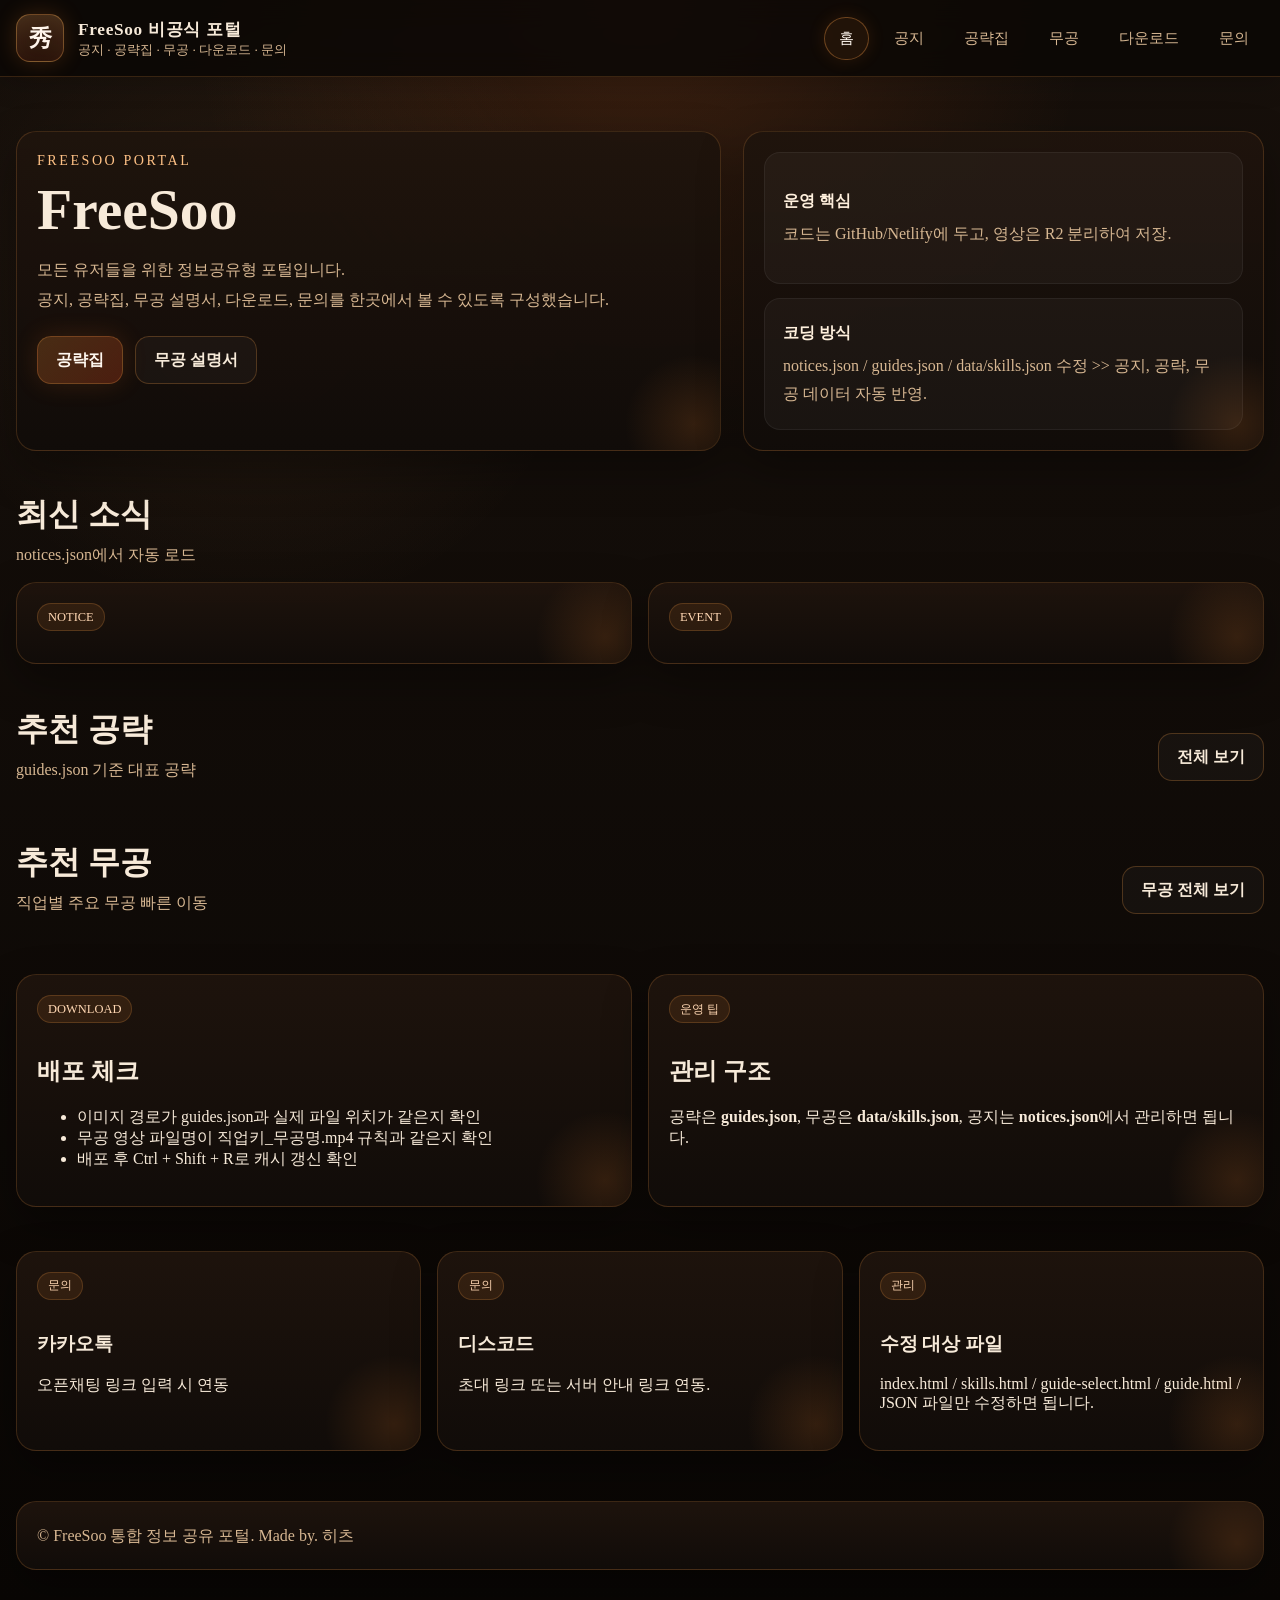
==== commit 7d825ec8: "Route public content through Supabase API with static JSON fallback; retire legacy admin" ====
--- a/index.html
+++ b/index.html
@@ -175,7 +175,7 @@
         : '<div class="empty">항목이 없습니다.</div>';
     }
 
-    fetch('notices.json')
+    Freesoo.fetchContent('notices', 'notices.json')
       .then(r => r.json())
       .then(data => {
         renderNoticeList(document.getElementById('noticeList'), (data.notices || []).sort(Freesoo.pinDateSort).slice(0, 3));
@@ -186,7 +186,7 @@
         renderNoticeList(document.getElementById('eventList'), []);
       });
 
-    fetch('guides.json')
+    Freesoo.fetchContent('guides', 'guides.json')
       .then(r => r.json())
       .then(list => {
         const el = document.getElementById('guideSpot');
@@ -206,7 +206,7 @@
         document.getElementById('guideSpot').innerHTML = '<div class="empty">공략 데이터를 불러오지 못했습니다.</div>';
       });
 
-    fetch('data/skills.json')
+    Freesoo.fetchContent('skills', 'data/skills.json')
       .then(r => r.json())
       .then(data => {
         const cards = [];
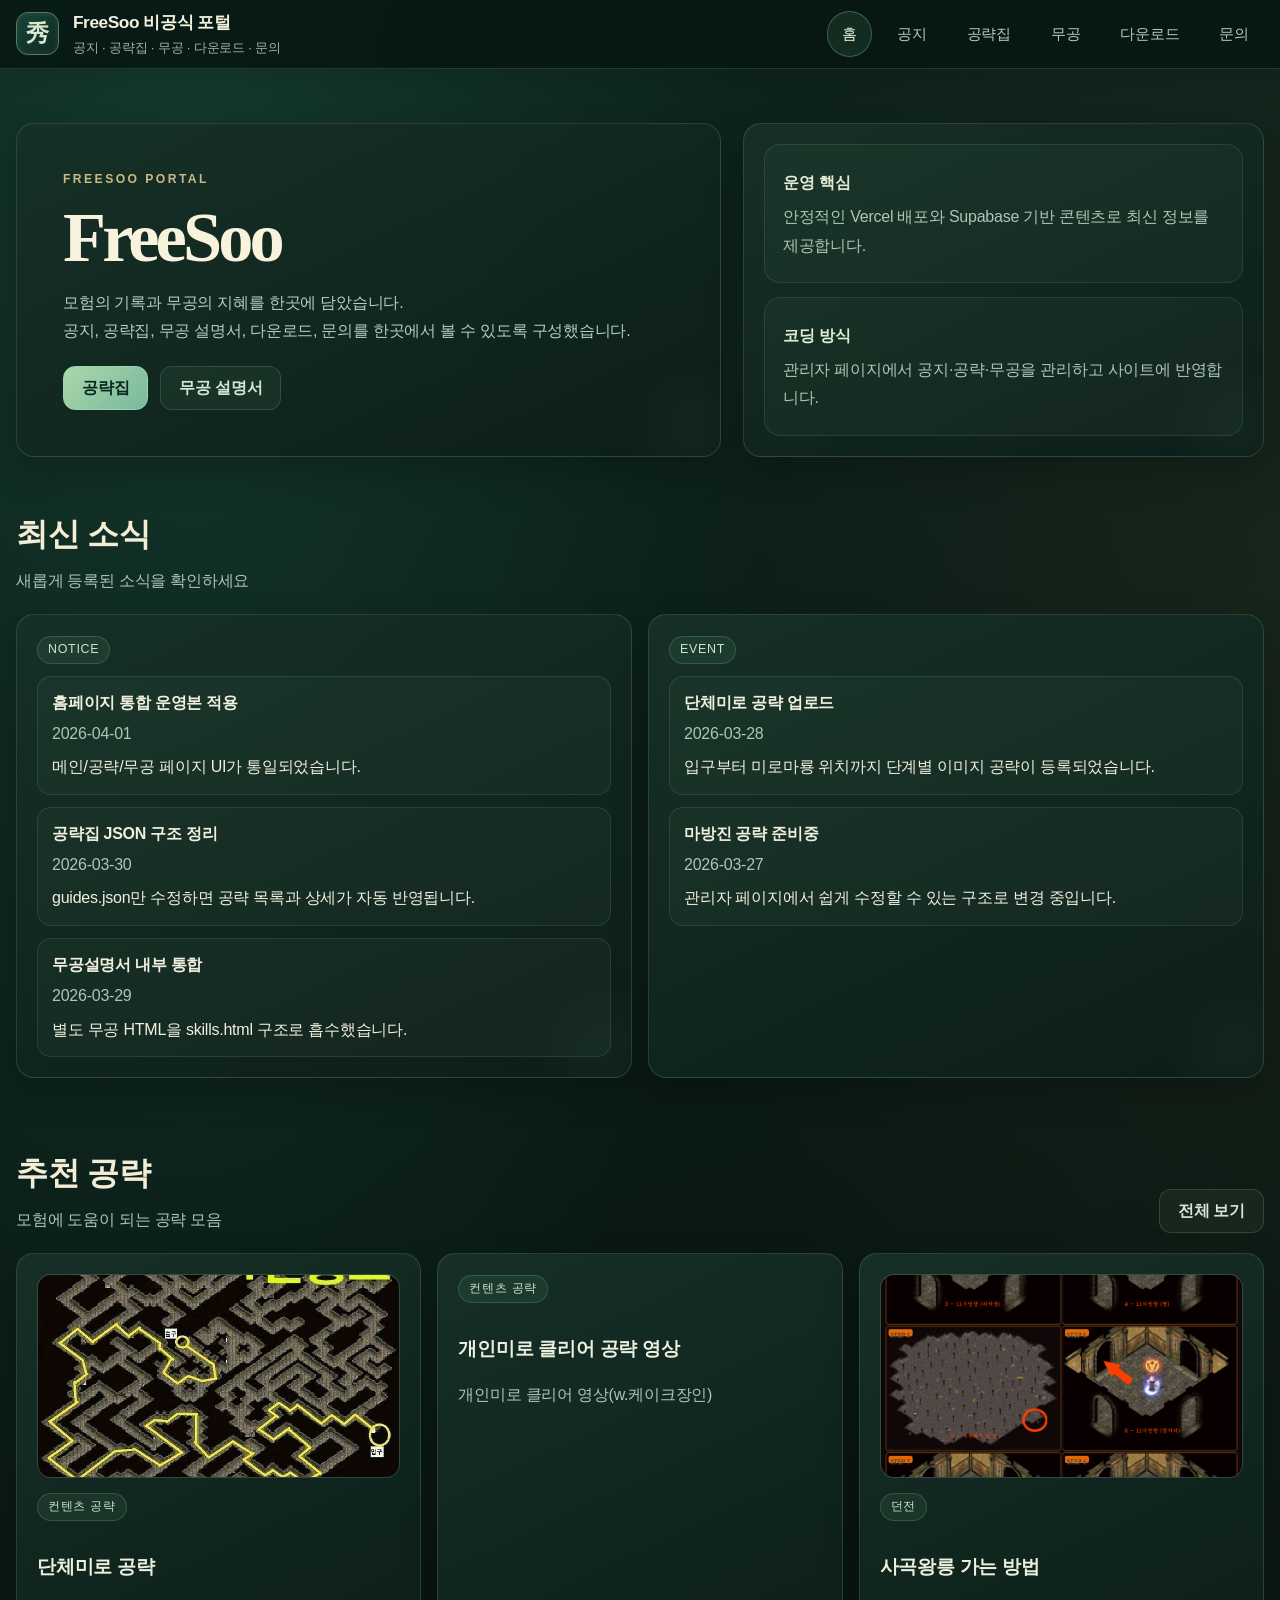
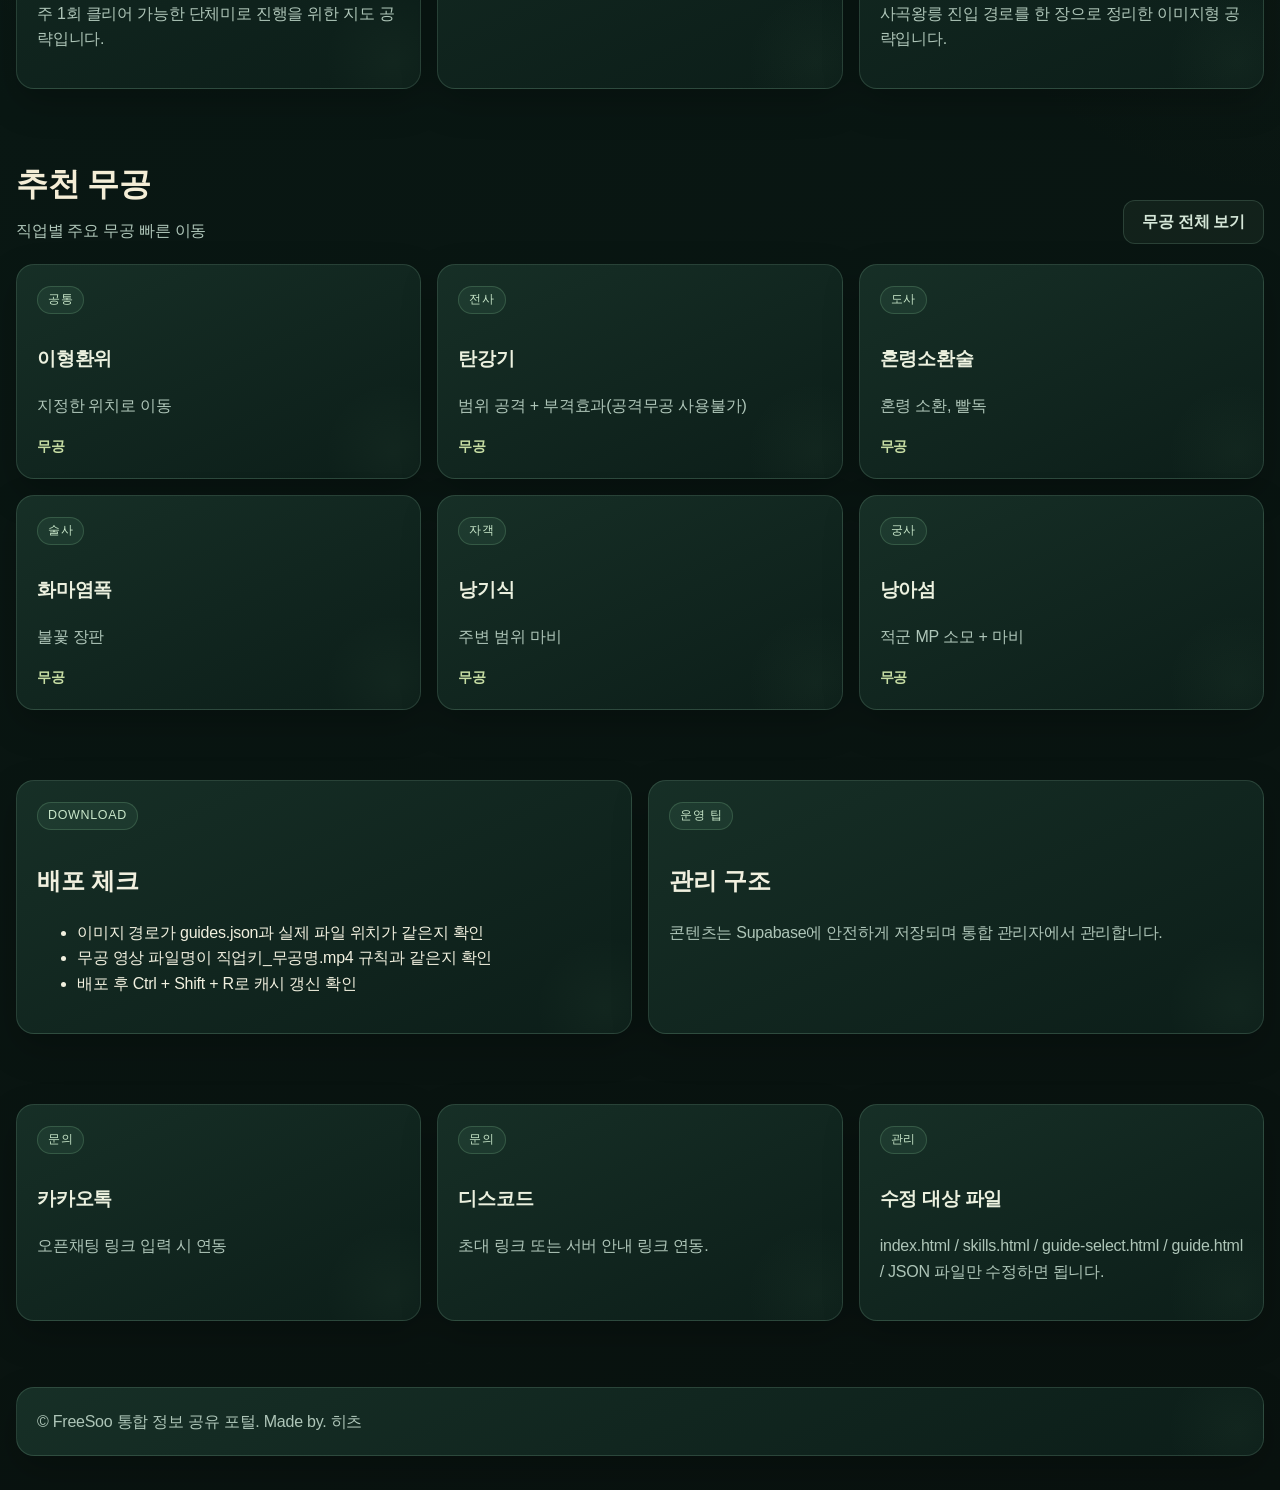
==== commit ab9056ca: "design: unify Jade Chronicle index.html presentation" ====
--- a/index.html
+++ b/index.html
@@ -39,7 +39,7 @@
           <div class="eyebrow">FreeSoo portal</div>
           <h1>FreeSoo</h1>
           <p>
-            모든 유저들을 위한 정보공유형 포털입니다.<br>
+            모험의 기록과 무공의 지혜를 한곳에 담았습니다.<br>
             공지, 공략집, 무공 설명서, 다운로드, 문의를 한곳에서 볼 수 있도록 구성했습니다.
           </p>
           <div class="controls">
@@ -51,11 +51,11 @@
         <aside class="side-panel">
           <div class="info-card">
             <strong>운영 핵심</strong>
-            <p>코드는 GitHub/Netlify에 두고, 영상은 R2 분리하여 저장.</p>
+            <p>안정적인 Vercel 배포와 Supabase 기반 콘텐츠로 최신 정보를 제공합니다.</p>
           </div>
           <div class="info-card">
             <strong>코딩 방식</strong>
-            <p>notices.json / guides.json / data/skills.json 수정 >> 공지, 공략, 무공 데이터 자동 반영.</p>
+            <p>관리자 페이지에서 공지·공략·무공을 관리하고 사이트에 반영합니다.</p>
           </div>
         </aside>
       </div>
@@ -67,7 +67,7 @@
         <div class="section-head">
           <div>
             <h2>최신 소식</h2>
-            <p class="muted">notices.json에서 자동 로드</p>
+            <p class="muted">새롭게 등록된 소식을 확인하세요</p>
           </div>
         </div>
         <div class="grid-2">
@@ -89,7 +89,7 @@
         <div class="section-head">
           <div>
             <h2>추천 공략</h2>
-            <p class="muted">guides.json 기준 대표 공략</p>
+            <p class="muted">모험에 도움이 되는 공략 모음</p>
           </div>
           <a href="guide-select.html" class="btn btn-secondary">전체 보기</a>
         </div>
@@ -126,7 +126,7 @@
         <div class="download-box">
           <div class="badge">운영 팁</div>
           <h2>관리 구조</h2>
-          <p>공략은 <strong>guides.json</strong>, 무공은 <strong>data/skills.json</strong>, 공지는 <strong>notices.json</strong>에서 관리하면 됩니다.</p>
+          <p>콘텐츠는 Supabase에 안전하게 저장되며 통합 관리자에서 관리합니다.</p>
         </div>
       </div>
     </section>
--- a/assets/site.css
+++ b/assets/site.css
@@ -222,3 +222,203 @@
   .btn { width: 100%; }
   .video-shell,.video-poster,.skill-video { min-height: 190px; height: 190px; }
 }
+
+
+/* ===== FreeSoo UI refresh | 2026-10-24 ===== */
+:root {
+  --radius: 16px;
+  --shadow: 0 10px 30px rgba(0, 0, 0, .23);
+  --line: rgba(255, 171, 82, .16);
+}
+body { font-family: "Pretendard", "Noto Sans KR", "Malgun Gothic", sans-serif; line-height: 1.6; }
+.topbar-inner { min-height: 68px; }
+.brand-mark { width: 43px; height: 43px; border-radius: 12px; }
+.hero-panel,.side-panel,.notice-card,.card,.download-box,.footer-panel,.filter-box,.skill-card,.step-card {
+  border-radius: var(--radius);
+  box-shadow: var(--shadow);
+}
+.hero-panel::after,.side-panel::after,.notice-card::after,.card::after,.download-box::after,.footer-panel::after,.filter-box::after,.skill-card::after,.step-card::after {
+  opacity: .45;
+}
+.section { padding: 28px 0 42px; }
+.hero-panel p { line-height: 1.7; }
+.btn { min-height: 44px; border-radius: 12px; }
+.input,.select { min-height: 46px; border-radius: 12px; }
+.btn:focus-visible,.input:focus-visible,.select:focus-visible,.nav a:focus-visible,
+.video-overlay:focus-visible,.menu-toggle:focus-visible {
+  outline: 2px solid var(--accent); outline-offset: 3px;
+}
+@media (hover: hover) {
+  .card:hover,.notice-card:hover,.skill-card:hover,.step-card:hover { transform: translateY(-2px); }
+}
+
+/* Skills cards: larger, square video stage without cropping the source */
+.skills-grid { grid-template-columns: repeat(2, minmax(0, 1fr)); gap: 20px; align-items: start; }
+.skill-card { min-width: 0; padding: 22px; }
+.skill-card h3 { margin: 0 0 9px; font-size: clamp(1.12rem, 2vw, 1.35rem); line-height: 1.4; }
+.skill-card > p { margin: 0; min-height: 2.5em; }
+.skill-card .badge { margin-bottom: 10px; }
+.media-wrap { margin-top: 18px; width: 100%; }
+.video-shell {
+  width: 100%;
+  height: auto;
+  min-height: 0;
+  aspect-ratio: 1 / 1;
+  border-radius: 16px;
+  display: grid;
+  place-items: center;
+  isolation: isolate;
+}
+.video-poster,.skill-video {
+  position: absolute;
+  inset: 0;
+  width: 100%;
+  height: 100%;
+  min-height: 0;
+}
+.video-poster { object-fit: contain; background: #090909; }
+.skill-video { object-fit: contain; background: #090909; }
+.video-overlay { z-index: 2; }
+.play-badge { width: 68px; height: 68px; }
+.video-fallback { border: 1px dashed var(--line-strong); border-radius: 12px; margin-top: 10px; }
+.viewer-panel { width: min(800px, 94vw); }
+.viewer video {
+  width: min(100%, 72vh);
+  height: auto;
+  aspect-ratio: 1 / 1;
+  max-height: 72vh;
+  margin: 0 auto;
+  object-fit: contain;
+}
+.skills-toolbar { display: grid; grid-template-columns: minmax(0, 2fr) minmax(180px, 1fr); gap: 12px; margin-top: 14px; }
+.skills-help { margin-bottom: 0; }
+@media (max-width: 1100px) {
+  .skills-grid { grid-template-columns: repeat(2, minmax(0, 1fr)); }
+}
+@media (max-width: 760px) {
+  .wrap { width: min(calc(100% - 24px), var(--max)); }
+  .section { padding: 18px 0 28px; }
+  .skills-grid { grid-template-columns: 1fr; gap: 16px; }
+  .skill-card { padding: 16px; }
+  .skills-toolbar { grid-template-columns: 1fr; }
+  .skill-card > p { min-height: 0; }
+  .video-shell { min-height: 0; height: auto; aspect-ratio: 1 / 1; }
+  .video-poster,.skill-video { min-height: 0; height: 100%; }
+  .viewer { padding: 12px; }
+  .viewer-panel { width: 100%; }
+  .viewer video { width: 100%; max-height: min(70vh, 94vw); }
+}
+@media (prefers-reduced-motion: reduce) {
+  .btn,.card,.notice-card,.skill-card,.step-card { transition: none; }
+}
+
+
+/* ==========================================================
+   JADE CHRONICLE · FreeSoo design system v1
+   Ink / Jade / Antique Gold · responsive, shared UI
+   ========================================================== */
+:root {
+  --bg: #091714; --bg-2: #0e201b; --panel: #11251f; --panel-2: #0c1b17;
+  --line: rgba(145,194,165,.20); --line-strong: rgba(190,170,112,.46);
+  --text: #f1f0df; --muted: #aec5b8; --accent: #96d9b6; --accent-2: #cdbb82;
+  --shadow: 0 14px 36px rgba(0,0,0,.22); --radius: 18px;
+}
+html { color-scheme: dark; }
+body {
+  background:
+    radial-gradient(ellipse at 15% 0%, rgba(34,96,73,.35), transparent 39%),
+    radial-gradient(ellipse at 100% 20%, rgba(113,99,46,.12), transparent 34%),
+    linear-gradient(160deg,#0d241e 0%,#091713 48%,#09120f 100%);
+  color: var(--text);
+  letter-spacing: -.015em;
+}
+body::before { opacity: .15; mix-blend-mode: normal;
+  background-image: repeating-linear-gradient(90deg,transparent 0 88px,rgba(144,188,162,.055) 89px 90px);
+  background-size: auto; }
+.topbar {
+  background: rgba(7,24,19,.90); border-bottom: 1px solid var(--line);
+  box-shadow: 0 6px 20px rgba(0,0,0,.10);
+}
+.brand-mark {
+  background: linear-gradient(145deg,#164436,#102a24); color: #d7e9cf;
+  border: 1px solid #547d60; box-shadow: inset 0 0 0 3px rgba(255,255,255,.025);
+  font-family: "Noto Serif KR",serif;
+}
+.brand-copy strong { color: #f4f1dc; letter-spacing: -.025em; }
+.brand-copy span { color: #9ab6a8; }
+.nav a { color: #b6cabc; }
+.nav a:hover,.nav a.active {
+  color: #f1f4dc; border-color: rgba(147,207,165,.32);
+  background: rgba(95,157,116,.15); box-shadow: none;
+}
+.hero-panel,.side-panel,.notice-card,.card,.download-box,.footer-panel,.filter-box,.viewer-panel,.skill-card,.step-card {
+  background: linear-gradient(155deg,rgba(23,48,39,.98),rgba(12,30,25,.98));
+  border-color: var(--line); box-shadow: var(--shadow);
+}
+.hero-panel::after,.side-panel::after,.notice-card::after,.card::after,.download-box::after,.footer-panel::after,.filter-box::after,.viewer-panel::after,.skill-card::after,.step-card::after {
+  background: radial-gradient(circle,rgba(128,183,133,.10),transparent 70%);
+}
+.hero-panel { padding: clamp(24px,4vw,46px); }
+.hero-panel .eyebrow, .eyebrow { color: #cabb83; letter-spacing: .20em; font-size: .76rem; font-weight: 700; }
+.hero-panel h1,.guide-title {
+  color: #f7f3dd; font-family: "Noto Serif KR","Nanum Myeongjo",serif; letter-spacing: -.055em;
+}
+.hero-panel h1 { font-size: clamp(2.3rem,5.5vw,4.4rem); }
+.hero-panel p { color: #b4cebf; max-width: 66ch; }
+.badge,.chip {
+  color: #c8e6c9; background: rgba(109,174,134,.10);
+  border: 1px solid rgba(134,194,147,.23);
+}
+.badge { letter-spacing: .055em; }
+.btn { transition: background .2s ease, border-color .2s ease, transform .2s ease; text-align:center; }
+.btn-primary {
+  color: #09271d; background: linear-gradient(135deg,#a9d8aa,#7ab89e);
+  border-color: #9bd4b1; box-shadow: none;
+}
+.btn-primary:hover { background: #c0e8be; }
+.btn-secondary { color: #d4e6d7; background: rgba(133,182,149,.075); border-color: var(--line); }
+.btn-secondary:hover { background: rgba(133,182,149,.16); border-color: var(--line-strong); }
+.input,.select {
+  color: var(--text); background: #0c211a; border-color: rgba(145,194,165,.28);
+}
+.input::placeholder { color:#849e90; }
+.select option { background:#10271f; color:#f0f5e9; }
+.input:focus,.select:focus { border-color:#aad4a9; }
+.count { color:#c6dca3; }
+.notice-item,.info-card { border-color:rgba(148,191,160,.14); background:rgba(101,145,116,.065); }
+.info-card strong { color:#e0edd2; }
+.card-thumb,.step-image,.video-shell { border-color:var(--line); }
+.video-shell { background:#06100d; border-radius:14px; }
+.video-poster,.skill-video { background:#06100d; object-fit:contain; }
+.video-overlay { background:linear-gradient(180deg,rgba(6,19,12,.05),rgba(4,17,12,.55)); }
+.video-overlay:hover { background:linear-gradient(180deg,rgba(6,19,12,.03),rgba(4,17,12,.35)); }
+.play-badge { background:rgba(9,40,30,.82); border-color:#91c49d; box-shadow:0 8px 22px rgba(0,0,0,.22); }
+.play-badge::before { border-left-color:#d6edd3; }
+.section-head { margin-bottom:20px; }
+.section-head h2 { color:#f4edd6; font-family:"Noto Serif KR","Nanum Myeongjo",serif; }
+.card h3,.skill-card h3,.notice-card h3 { color:#ecf1df; }
+.card p,.skill-card p,.download-box p { color:var(--muted); }
+.card,.skill-card,.notice-card { transition:border-color .22s,transform .22s; }
+.card:hover,.skill-card:hover { border-color:rgba(162,205,164,.40); }
+.skills-grid { gap:22px; }
+.skill-card { padding:24px; }
+.footer-panel { border-top:1px solid var(--line); }
+.menu-toggle { color:#dbe8d7; background:#173b2f; border-color:var(--line); }
+.admin-layout textarea,.admin-layout input {
+  background:#091b16 !important; border:1px solid rgba(153,193,162,.3) !important;
+  color:#eef2dd !important; border-radius:12px; 
+}
+.admin-layout nav button { text-align:left; justify-content:flex-start; }
+.admin-layout nav button[data-section]:focus { border-color:var(--accent); }
+#login label { display:block; margin:14px 0; color:var(--muted); }
+#login input { display:block; margin-top:7px; }
+#status,#loginStatus,#mediaResult { overflow-wrap:anywhere; }
+#media { margin:12px 0; width:100%; }
+#mediaResult a { color:#b8e8ba; text-decoration:underline; }
+@media(max-width:760px) {
+  .hero-panel { padding:24px; }
+  .skills-grid { gap:16px; }
+  .skill-card { padding:17px; }
+  .nav { background:#0b241c; }
+  .admin-layout nav button { text-align:center; justify-content:center; }
+}
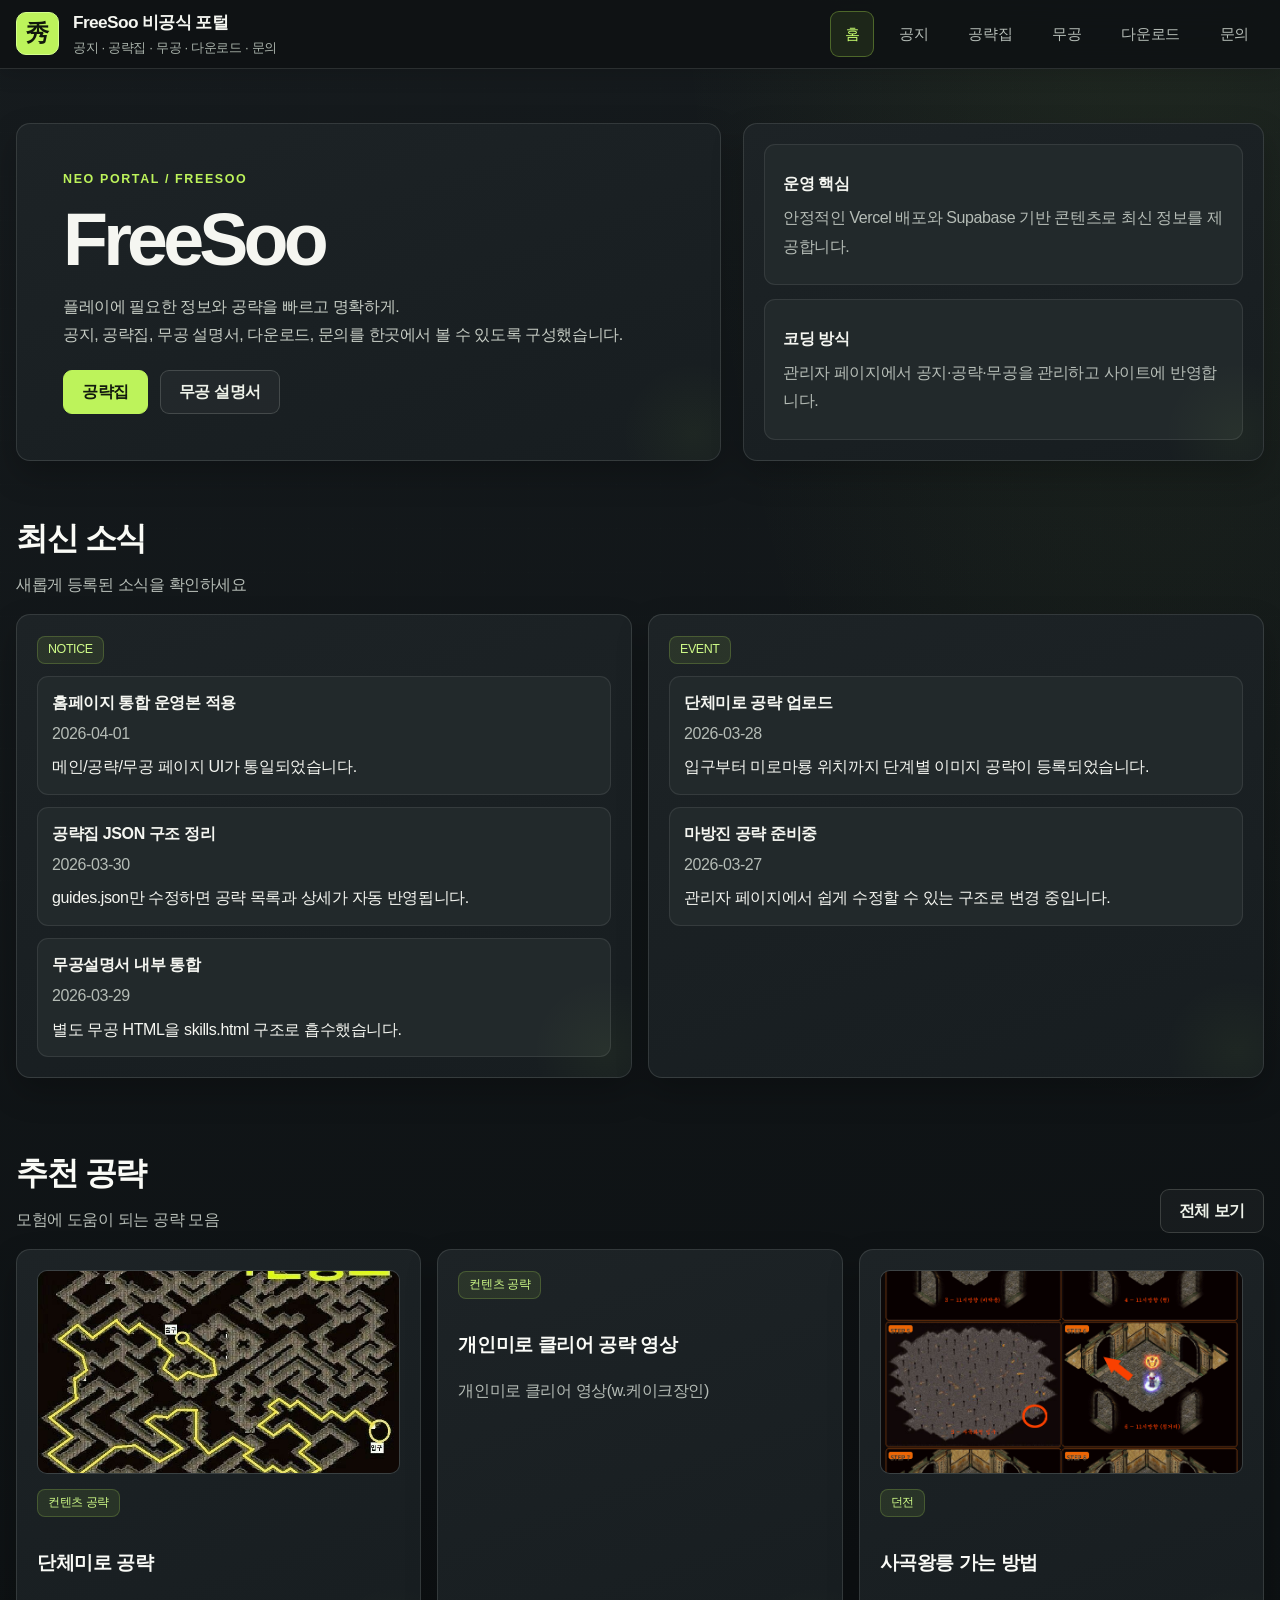
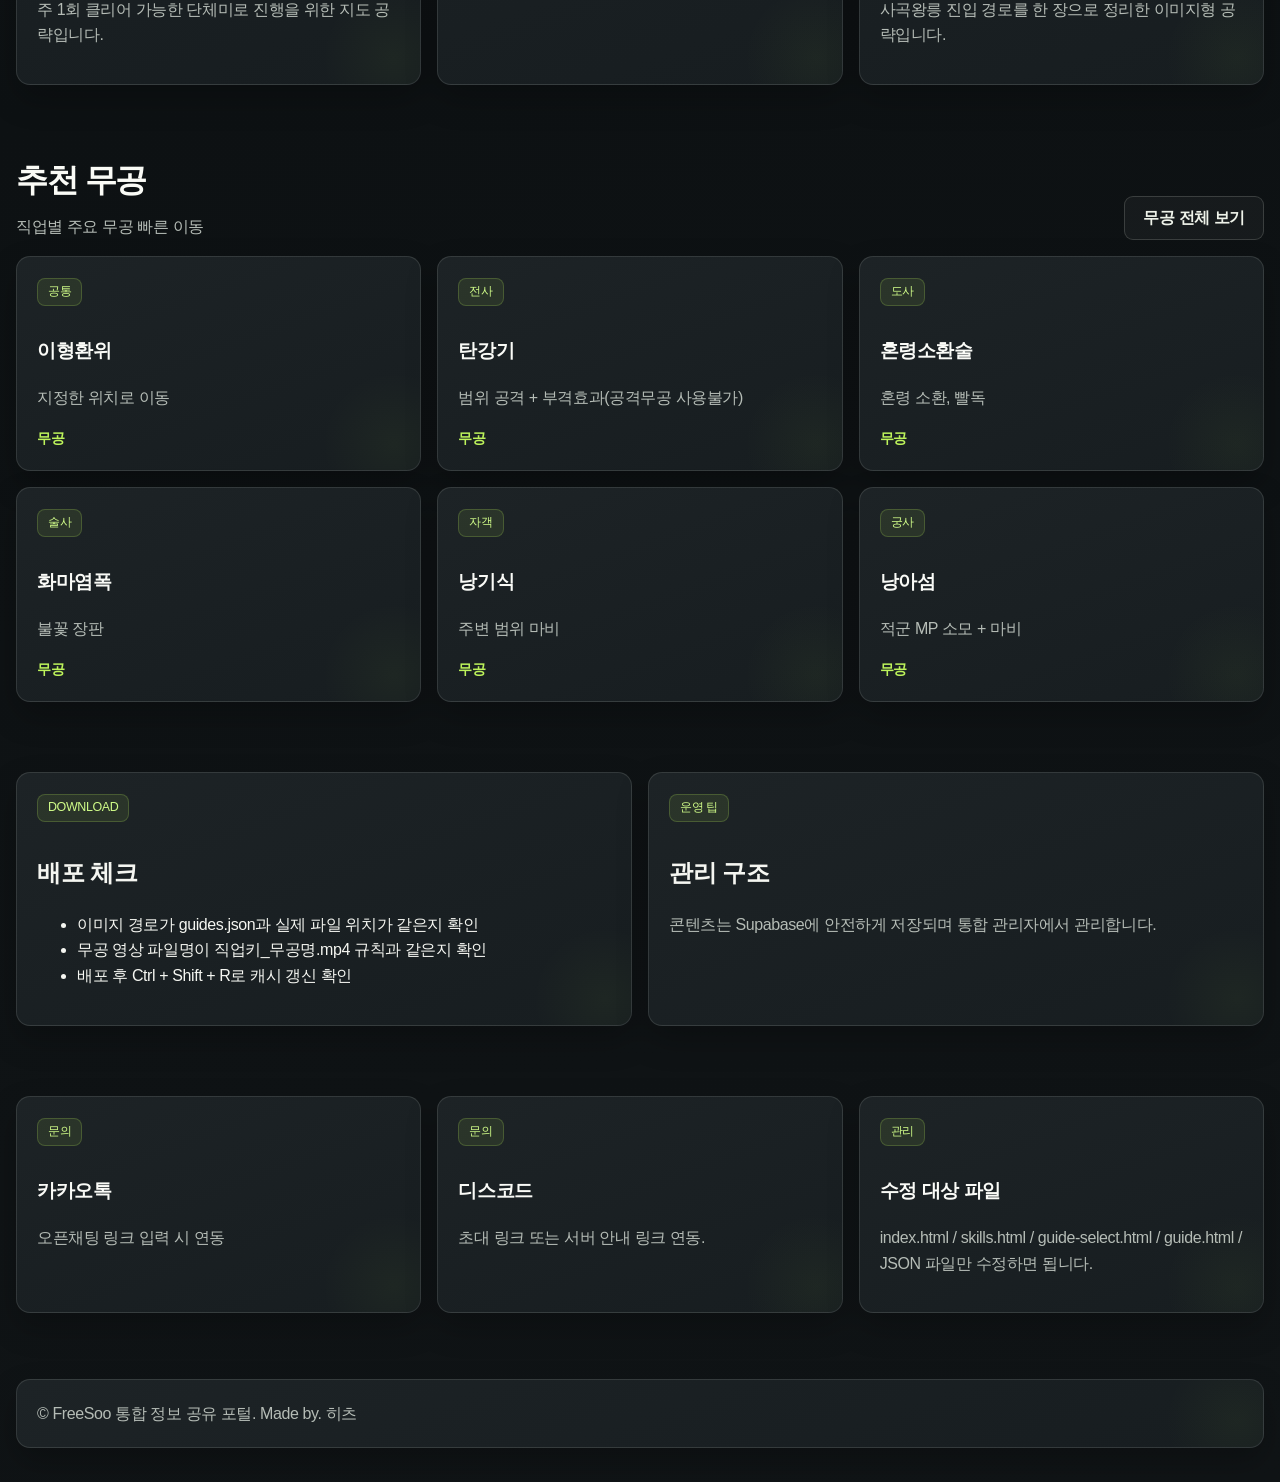
==== commit c835d790: "design: apply Neo Portal theme to index.html" ====
--- a/index.html
+++ b/index.html
@@ -36,10 +36,10 @@
     <section class="hero">
       <div class="wrap hero-grid">
         <div class="hero-panel">
-          <div class="eyebrow">FreeSoo portal</div>
+          <div class="eyebrow">NEO PORTAL / FREESOO</div>
           <h1>FreeSoo</h1>
           <p>
-            모험의 기록과 무공의 지혜를 한곳에 담았습니다.<br>
+            플레이에 필요한 정보와 공략을 빠르고 명확하게.<br>
             공지, 공략집, 무공 설명서, 다운로드, 문의를 한곳에서 볼 수 있도록 구성했습니다.
           </p>
           <div class="controls">
--- a/assets/site.css
+++ b/assets/site.css
@@ -313,112 +313,87 @@
 }
 
 
+
 /* ==========================================================
-   JADE CHRONICLE · FreeSoo design system v1
-   Ink / Jade / Antique Gold · responsive, shared UI
+   NEO PORTAL / visual system 2026
+   charcoal • off-white • electric lime
    ========================================================== */
 :root {
-  --bg: #091714; --bg-2: #0e201b; --panel: #11251f; --panel-2: #0c1b17;
-  --line: rgba(145,194,165,.20); --line-strong: rgba(190,170,112,.46);
-  --text: #f1f0df; --muted: #aec5b8; --accent: #96d9b6; --accent-2: #cdbb82;
-  --shadow: 0 14px 36px rgba(0,0,0,.22); --radius: 18px;
-}
-html { color-scheme: dark; }
+ --bg:#0c0f11; --bg-2:#14191c; --panel:#181e21; --panel-2:#111619;
+ --line:rgba(231,239,231,.13); --line-strong:rgba(188,239,81,.52);
+ --text:#f5f6f1; --muted:#b5bcb6; --accent:#bdf35b; --accent-2:#a0cc4f;
+ --shadow:0 14px 32px rgba(0,0,0,.23); --radius:14px;
+}
+html { color-scheme:dark; }
 body {
-  background:
-    radial-gradient(ellipse at 15% 0%, rgba(34,96,73,.35), transparent 39%),
-    radial-gradient(ellipse at 100% 20%, rgba(113,99,46,.12), transparent 34%),
-    linear-gradient(160deg,#0d241e 0%,#091713 48%,#09120f 100%);
-  color: var(--text);
-  letter-spacing: -.015em;
-}
-body::before { opacity: .15; mix-blend-mode: normal;
-  background-image: repeating-linear-gradient(90deg,transparent 0 88px,rgba(144,188,162,.055) 89px 90px);
-  background-size: auto; }
-.topbar {
-  background: rgba(7,24,19,.90); border-bottom: 1px solid var(--line);
-  box-shadow: 0 6px 20px rgba(0,0,0,.10);
-}
-.brand-mark {
-  background: linear-gradient(145deg,#164436,#102a24); color: #d7e9cf;
-  border: 1px solid #547d60; box-shadow: inset 0 0 0 3px rgba(255,255,255,.025);
-  font-family: "Noto Serif KR",serif;
-}
-.brand-copy strong { color: #f4f1dc; letter-spacing: -.025em; }
-.brand-copy span { color: #9ab6a8; }
-.nav a { color: #b6cabc; }
-.nav a:hover,.nav a.active {
-  color: #f1f4dc; border-color: rgba(147,207,165,.32);
-  background: rgba(95,157,116,.15); box-shadow: none;
-}
+ color:var(--text);
+ font-family:"Pretendard","Noto Sans KR","Malgun Gothic",sans-serif;
+ letter-spacing:-.025em;
+ background:
+ radial-gradient(ellipse at 90% -10%,rgba(159,212,77,.09),transparent 30%),
+ linear-gradient(170deg,#161b1e 0%,#0d1113 52%,#101416 100%);
+}
+body::before {
+ background:linear-gradient(rgba(226,237,227,.025) 1px,transparent 1px),linear-gradient(90deg,rgba(226,237,227,.025) 1px,transparent 1px);
+ background-size:44px 44px;opacity:.34;mix-blend-mode:normal;
+}
+.topbar { background:rgba(15,19,21,.94); border-bottom:1px solid var(--line);box-shadow:0 4px 20px rgba(0,0,0,.15); }
+.topbar-inner { min-height:68px; }
+.brand-mark {background:#bdf35b;color:#10170c;border:1px solid #d4ff8c;box-shadow:none;border-radius:10px;font-family:inherit;font-weight:900;}
+.brand-copy strong {color:#f6f7f2;font-weight:800;letter-spacing:-.035em;}
+.brand-copy span {color:#abb4ac;}
+.nav a{color:#b6beb8;border-radius:9px;}
+.nav a.active,.nav a:hover{color:#c6fb6d;background:rgba(181,238,78,.09);border-color:rgba(181,238,78,.32);box-shadow:none;}
 .hero-panel,.side-panel,.notice-card,.card,.download-box,.footer-panel,.filter-box,.viewer-panel,.skill-card,.step-card {
-  background: linear-gradient(155deg,rgba(23,48,39,.98),rgba(12,30,25,.98));
-  border-color: var(--line); box-shadow: var(--shadow);
+ background:linear-gradient(160deg,#1d2326,#171d20);
+ border:1px solid var(--line);border-radius:var(--radius);box-shadow:var(--shadow);
 }
 .hero-panel::after,.side-panel::after,.notice-card::after,.card::after,.download-box::after,.footer-panel::after,.filter-box::after,.viewer-panel::after,.skill-card::after,.step-card::after {
-  background: radial-gradient(circle,rgba(128,183,133,.10),transparent 70%);
-}
-.hero-panel { padding: clamp(24px,4vw,46px); }
-.hero-panel .eyebrow, .eyebrow { color: #cabb83; letter-spacing: .20em; font-size: .76rem; font-weight: 700; }
-.hero-panel h1,.guide-title {
-  color: #f7f3dd; font-family: "Noto Serif KR","Nanum Myeongjo",serif; letter-spacing: -.055em;
-}
-.hero-panel h1 { font-size: clamp(2.3rem,5.5vw,4.4rem); }
-.hero-panel p { color: #b4cebf; max-width: 66ch; }
-.badge,.chip {
-  color: #c8e6c9; background: rgba(109,174,134,.10);
-  border: 1px solid rgba(134,194,147,.23);
-}
-.badge { letter-spacing: .055em; }
-.btn { transition: background .2s ease, border-color .2s ease, transform .2s ease; text-align:center; }
-.btn-primary {
-  color: #09271d; background: linear-gradient(135deg,#a9d8aa,#7ab89e);
-  border-color: #9bd4b1; box-shadow: none;
-}
-.btn-primary:hover { background: #c0e8be; }
-.btn-secondary { color: #d4e6d7; background: rgba(133,182,149,.075); border-color: var(--line); }
-.btn-secondary:hover { background: rgba(133,182,149,.16); border-color: var(--line-strong); }
-.input,.select {
-  color: var(--text); background: #0c211a; border-color: rgba(145,194,165,.28);
-}
-.input::placeholder { color:#849e90; }
-.select option { background:#10271f; color:#f0f5e9; }
-.input:focus,.select:focus { border-color:#aad4a9; }
-.count { color:#c6dca3; }
-.notice-item,.info-card { border-color:rgba(148,191,160,.14); background:rgba(101,145,116,.065); }
-.info-card strong { color:#e0edd2; }
-.card-thumb,.step-image,.video-shell { border-color:var(--line); }
-.video-shell { background:#06100d; border-radius:14px; }
-.video-poster,.skill-video { background:#06100d; object-fit:contain; }
-.video-overlay { background:linear-gradient(180deg,rgba(6,19,12,.05),rgba(4,17,12,.55)); }
-.video-overlay:hover { background:linear-gradient(180deg,rgba(6,19,12,.03),rgba(4,17,12,.35)); }
-.play-badge { background:rgba(9,40,30,.82); border-color:#91c49d; box-shadow:0 8px 22px rgba(0,0,0,.22); }
-.play-badge::before { border-left-color:#d6edd3; }
-.section-head { margin-bottom:20px; }
-.section-head h2 { color:#f4edd6; font-family:"Noto Serif KR","Nanum Myeongjo",serif; }
-.card h3,.skill-card h3,.notice-card h3 { color:#ecf1df; }
-.card p,.skill-card p,.download-box p { color:var(--muted); }
-.card,.skill-card,.notice-card { transition:border-color .22s,transform .22s; }
-.card:hover,.skill-card:hover { border-color:rgba(162,205,164,.40); }
-.skills-grid { gap:22px; }
-.skill-card { padding:24px; }
-.footer-panel { border-top:1px solid var(--line); }
-.menu-toggle { color:#dbe8d7; background:#173b2f; border-color:var(--line); }
-.admin-layout textarea,.admin-layout input {
-  background:#091b16 !important; border:1px solid rgba(153,193,162,.3) !important;
-  color:#eef2dd !important; border-radius:12px; 
-}
-.admin-layout nav button { text-align:left; justify-content:flex-start; }
-.admin-layout nav button[data-section]:focus { border-color:var(--accent); }
-#login label { display:block; margin:14px 0; color:var(--muted); }
-#login input { display:block; margin-top:7px; }
-#status,#loginStatus,#mediaResult { overflow-wrap:anywhere; }
-#media { margin:12px 0; width:100%; }
-#mediaResult a { color:#b8e8ba; text-decoration:underline; }
-@media(max-width:760px) {
-  .hero-panel { padding:24px; }
-  .skills-grid { gap:16px; }
-  .skill-card { padding:17px; }
-  .nav { background:#0b241c; }
-  .admin-layout nav button { text-align:center; justify-content:center; }
-}
+ background:radial-gradient(circle,rgba(180,239,90,.095),transparent 73%);
+}
+.hero-panel { padding:clamp(24px,4vw,46px); }
+.eyebrow,.hero-panel .eyebrow {color:#bdf35b;font-size:.78rem;font-weight:800;letter-spacing:.13em;}
+.hero-panel h1{font-family:inherit;color:#f5f6f1;letter-spacing:-.065em;font-weight:850;font-size:clamp(2.5rem,6vw,4.6rem);}
+.hero-panel p{color:#c5cbc3;line-height:1.7;max-width:68ch;}
+.section-head h2{font-family:inherit;color:#fafbf6;font-weight:800;letter-spacing:-.045em;}
+.badge,.chip {color:#cffb88;background:rgba(189,243,91,.09);border:1px solid rgba(189,243,91,.2);border-radius:8px;}
+.btn {min-height:44px;border-radius:9px;text-align:center;transition:background .18s,border-color .18s,transform .18s;}
+.btn-primary{color:#131a0e;background:#bdf35b;border:1px solid #bdf35b;box-shadow:none;}
+.btn-primary:hover{background:#d1ff86;}
+.btn-secondary{color:#eef2e9;background:rgba(255,255,255,.04);border:1px solid rgba(235,242,231,.17);}
+.btn-secondary:hover{background:rgba(189,243,91,.09);border-color:rgba(189,243,91,.4);}
+.input,.select{color:#f5f6f1;background:#12181b;border:1px solid rgba(240,245,237,.2);border-radius:9px;}
+.input::placeholder{color:#87918a;}
+.select option{background:#151b1f;color:#f5f6f1;}
+.input:focus,.select:focus{border-color:#bdf35b;}
+.btn:focus-visible,.nav a:focus-visible,.input:focus-visible,.select:focus-visible,.video-overlay:focus-visible,.menu-toggle:focus-visible{outline:2px solid #bdf35b;outline-offset:3px;}
+.count{color:#bdf35b;}
+.notice-item,.info-card{background:#22292b;border:1px solid rgba(238,245,235,.09);border-radius:11px;}
+.info-card strong{color:#f5f6f1;}
+.card h3,.skill-card h3,.notice-card h3{color:#fafbf7;}
+.card p,.skill-card p,.download-box p{color:var(--muted);}
+.card,.skill-card,.notice-card{transition:border-color .2s,transform .2s;}
+.card:hover,.skill-card:hover{border-color:rgba(189,243,91,.45);}
+.card-thumb,.step-image{border-color:var(--line);border-radius:10px;}
+.video-shell{background:#080b0c;border-color:var(--line);border-radius:11px;aspect-ratio:1/1;height:auto;min-height:0;}
+.video-poster,.skill-video{height:100%;min-height:0;object-fit:contain;background:#080b0c;}
+.video-overlay{background:linear-gradient(180deg,rgba(0,0,0,.07),rgba(0,0,0,.48));}
+.video-overlay:hover{background:linear-gradient(180deg,rgba(0,0,0,.02),rgba(0,0,0,.31));}
+.play-badge{background:rgba(13,19,16,.82);border:1px solid #bdf35b;box-shadow:none;}
+.play-badge::before{border-left-color:#bdf35b;}
+.skills-grid{gap:20px;}.skill-card{padding:22px;}
+.menu-toggle{color:#f5f6f1;background:#242b2e;border-color:var(--line);}
+.admin-layout textarea,.admin-layout input{background:#11171a!important;border:1px solid rgba(232,242,229,.25)!important;color:#f4f6f0!important;border-radius:10px;}
+.admin-layout nav button{text-align:left;justify-content:flex-start;}
+#login label{display:block;margin:14px 0;color:#d5ddd3;}
+#login input{display:block;margin-top:7px;}
+#status,#loginStatus,#mediaResult{overflow-wrap:anywhere;}
+#media{margin:12px 0;width:100%;}
+#mediaResult a{color:#bdf35b;text-decoration:underline;}
+@media(max-width:760px){
+ .hero-panel{padding:24px;}
+ .skills-grid{gap:16px;grid-template-columns:1fr;}
+ .skill-card{padding:17px;}
+ .nav{background:#151b1e;}
+ .admin-layout nav button{text-align:center;justify-content:center;}
+}
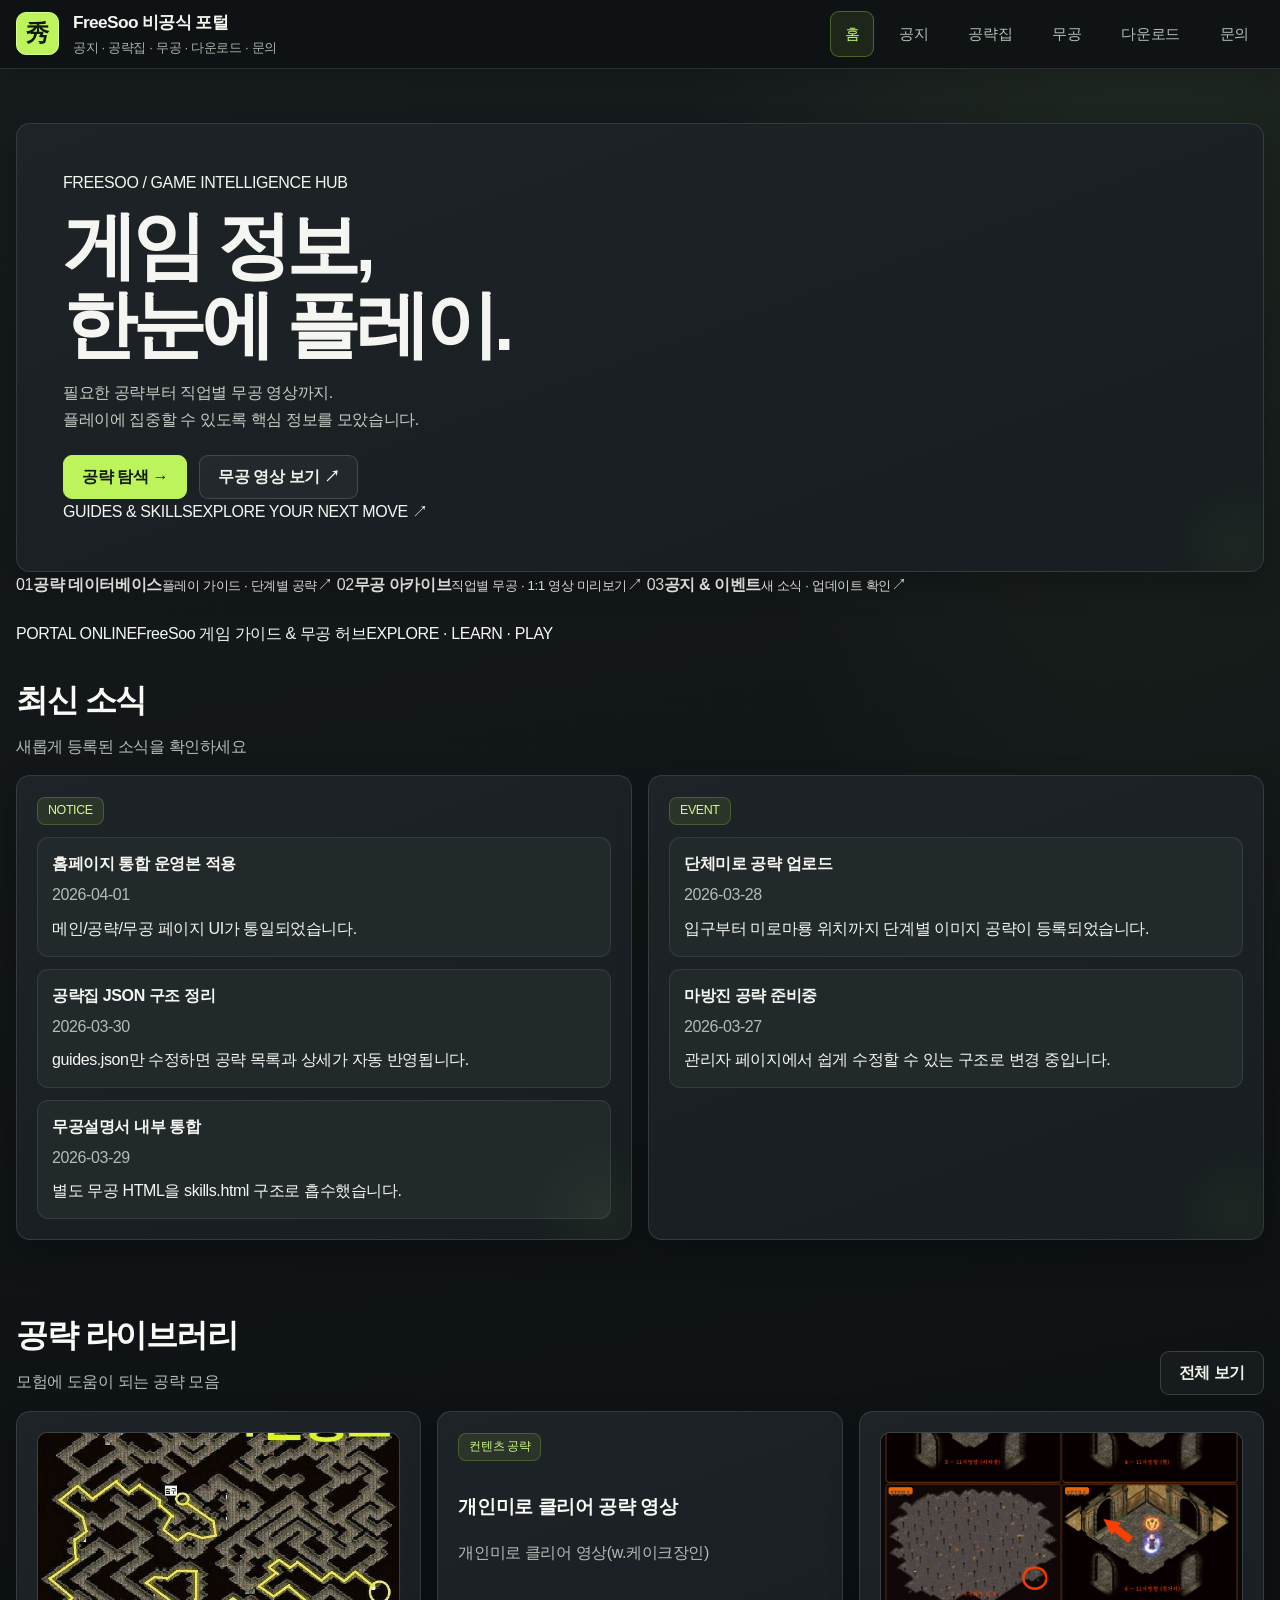
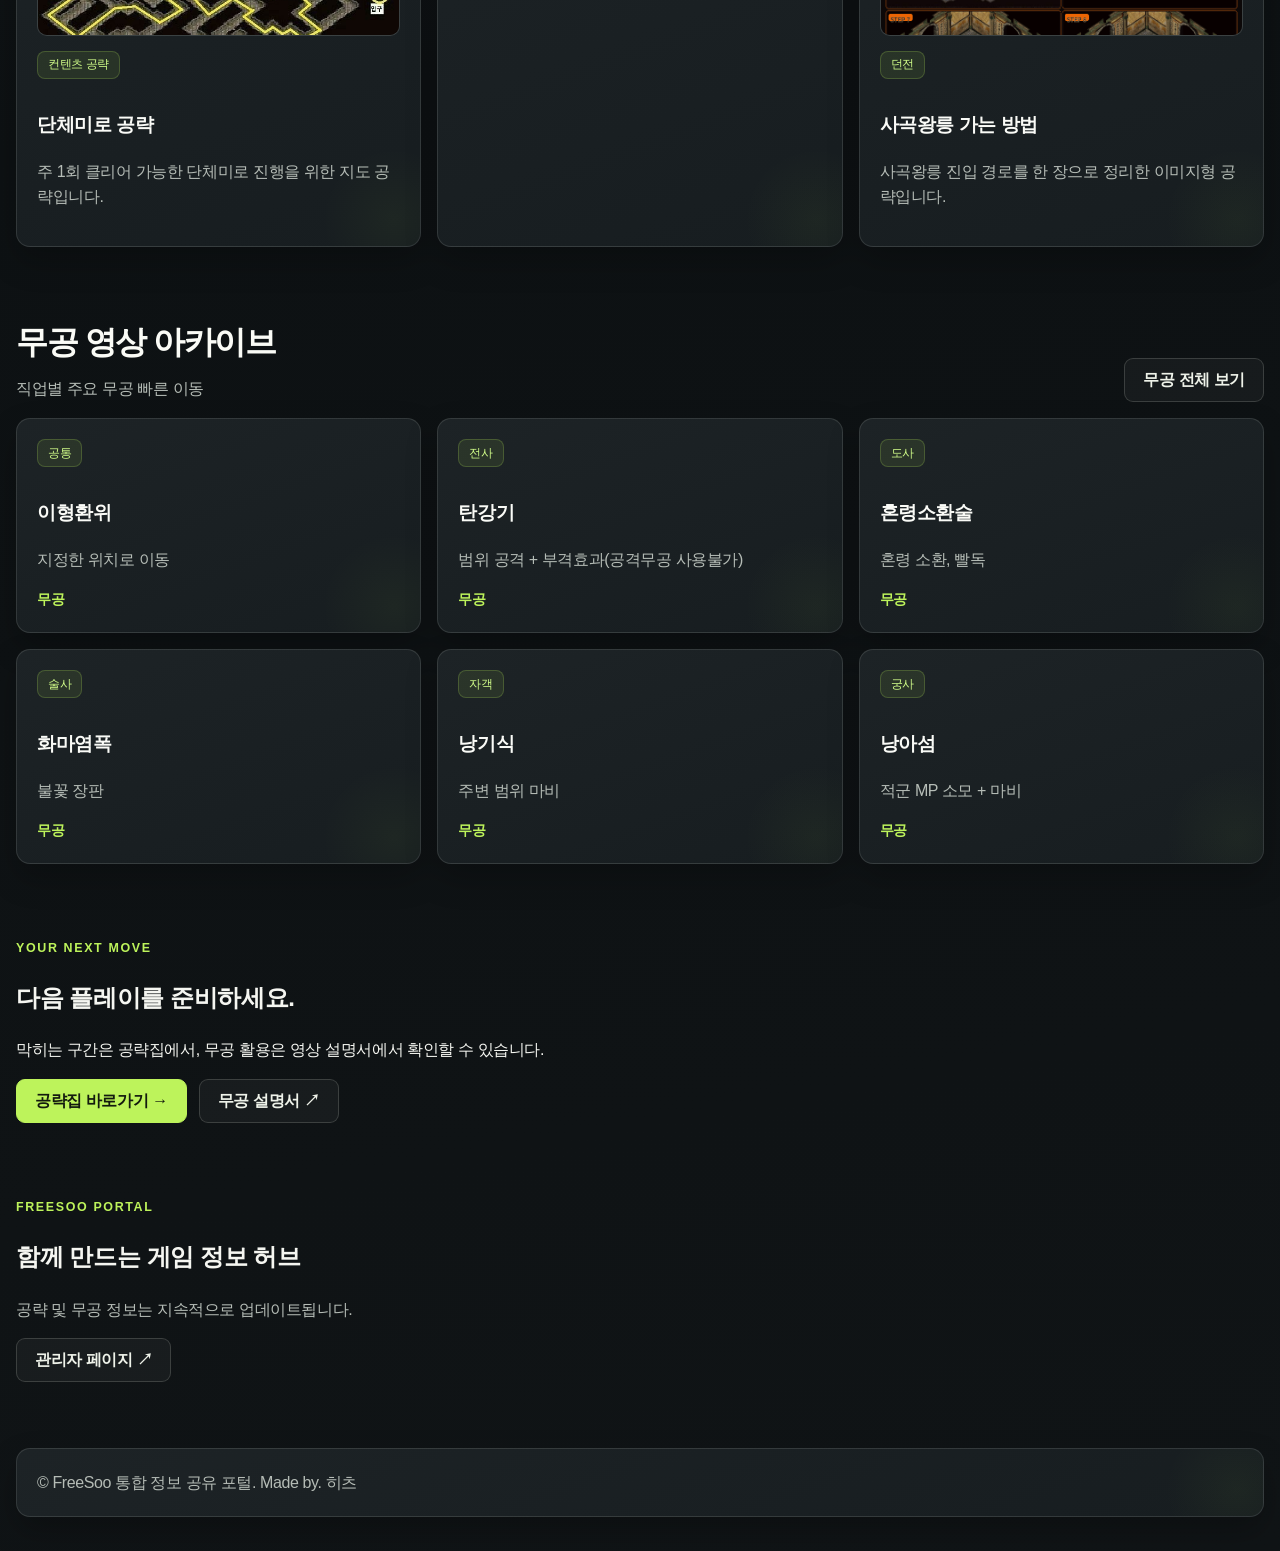
==== commit 99ed475a: "feat: rebuild homepage as gaming portal with hero, navigation and content hierarchy" ====
--- a/index.html
+++ b/index.html
@@ -32,34 +32,27 @@
 </header>
 
   <main>
-    <!-- 메인 소개 영역 -->
-    <section class="hero">
-      <div class="wrap hero-grid">
-        <div class="hero-panel">
-          <div class="eyebrow">NEO PORTAL / FREESOO</div>
-          <h1>FreeSoo</h1>
-          <p>
-            플레이에 필요한 정보와 공략을 빠르고 명확하게.<br>
-            공지, 공략집, 무공 설명서, 다운로드, 문의를 한곳에서 볼 수 있도록 구성했습니다.
-          </p>
-          <div class="controls">
-            <a class="btn btn-primary" href="guide-select.html">공략집</a>
-            <a class="btn btn-secondary" href="skills.html">무공 설명서</a>
-          </div>
-        </div>
-
-        <aside class="side-panel">
-          <div class="info-card">
-            <strong>운영 핵심</strong>
-            <p>안정적인 Vercel 배포와 Supabase 기반 콘텐츠로 최신 정보를 제공합니다.</p>
-          </div>
-          <div class="info-card">
-            <strong>코딩 방식</strong>
-            <p>관리자 페이지에서 공지·공략·무공을 관리하고 사이트에 반영합니다.</p>
-          </div>
+    <!-- Game portal hero / quick navigation -->
+    <section class="hero portal-hero">
+      <div class="wrap portal-hero-grid">
+        <div class="hero-panel portal-feature">
+          <div class="portal-kicker"><span class="live-dot"></span> FREESOO / GAME INTELLIGENCE HUB</div>
+          <h1>게임 정보,<br><span class="lime-text">한눈에 플레이.</span></h1>
+          <p>필요한 공략부터 직업별 무공 영상까지.<br>플레이에 집중할 수 있도록 핵심 정보를 모았습니다.</p>
+          <div class="controls portal-actions">
+            <a class="btn btn-primary" href="guide-select.html">공략 탐색 →</a>
+            <a class="btn btn-secondary" href="skills.html">무공 영상 보기 ↗</a>
+          </div>
+          <div class="portal-feature-bottom"><span>GUIDES & SKILLS</span><span>EXPLORE YOUR NEXT MOVE ↗</span></div>
+        </div>
+        <aside class="portal-shortcuts" aria-label="빠른 메뉴">
+          <a href="guide-select.html" class="portal-shortcut"><span class="shortcut-icon">01</span><span><strong>공략 데이터베이스</strong><small>플레이 가이드 · 단계별 공략</small></span><span class="shortcut-arrow">↗</span></a>
+          <a href="skills.html" class="portal-shortcut"><span class="shortcut-icon">02</span><span><strong>무공 아카이브</strong><small>직업별 무공 · 1:1 영상 미리보기</small></span><span class="shortcut-arrow">↗</span></a>
+          <a href="#news" class="portal-shortcut"><span class="shortcut-icon">03</span><span><strong>공지 & 이벤트</strong><small>새 소식 · 업데이트 확인</small></span><span class="shortcut-arrow">↗</span></a>
         </aside>
       </div>
     </section>
+    <div class="wrap"><div class="portal-ticker"><span class="ticker-label">PORTAL ONLINE</span><span>FreeSoo 게임 가이드 & 무공 허브</span><span class="ticker-end">EXPLORE · LEARN · PLAY</span></div></div>
 
     <!-- 공지 / 이벤트 영역 -->
     <section class="section" id="news">
@@ -88,7 +81,7 @@
       <div class="wrap">
         <div class="section-head">
           <div>
-            <h2>추천 공략</h2>
+            <h2>공략 라이브러리</h2>
             <p class="muted">모험에 도움이 되는 공략 모음</p>
           </div>
           <a href="guide-select.html" class="btn btn-secondary">전체 보기</a>
@@ -102,7 +95,7 @@
       <div class="wrap">
         <div class="section-head">
           <div>
-            <h2>추천 무공</h2>
+            <h2>무공 영상 아카이브</h2>
             <p class="muted">직업별 주요 무공 빠른 이동</p>
           </div>
           <a href="skills.html" class="btn btn-secondary">무공 전체 보기</a>
@@ -111,44 +104,19 @@
       </div>
     </section>
 
-    <!-- 다운로드 / 안내 -->
-    <section class="section" id="download">
-      <div class="wrap grid-2">
-        <div class="download-box">
-          <div class="badge">DOWNLOAD</div>
-          <h2>배포 체크</h2>
-          <ul>
-            <li>이미지 경로가 guides.json과 실제 파일 위치가 같은지 확인</li>
-            <li>무공 영상 파일명이 직업키_무공명.mp4 규칙과 같은지 확인</li>
-            <li>배포 후 Ctrl + Shift + R로 캐시 갱신 확인</li>
-          </ul>
-        </div>
-        <div class="download-box">
-          <div class="badge">운영 팁</div>
-          <h2>관리 구조</h2>
-          <p>콘텐츠는 Supabase에 안전하게 저장되며 통합 관리자에서 관리합니다.</p>
-        </div>
-      </div>
-    </section>
-
-    <!-- 문의 영역 -->
-    <section class="section" id="contact">
-      <div class="wrap grid-3">
-        <div class="card">
-          <div class="badge">문의</div>
-          <h3>카카오톡</h3>
-          <p>오픈채팅 링크 입력 시 연동</p>
-        </div>
-        <div class="card">
-          <div class="badge">문의</div>
-          <h3>디스코드</h3>
-          <p>초대 링크 또는 서버 안내 링크 연동.</p>
-        </div>
-        <div class="card">
-          <div class="badge">관리</div>
-          <h3>수정 대상 파일</h3>
-          <p>index.html / skills.html / guide-select.html / guide.html / JSON 파일만 수정하면 됩니다.</p>
-        </div>
+    <section class="section portal-bottom" id="download">
+      <div class="wrap">
+        <div class="portal-bottom-banner">
+          <div><span class="eyebrow">YOUR NEXT MOVE</span><h2>다음 플레이를 준비하세요.</h2><p>막히는 구간은 공략집에서, 무공 활용은 영상 설명서에서 확인할 수 있습니다.</p></div>
+          <div class="controls"><a class="btn btn-primary" href="guide-select.html">공략집 바로가기 →</a><a class="btn btn-secondary" href="skills.html">무공 설명서 ↗</a></div>
+        </div>
+      </div>
+    </section>
+
+    <section class="section portal-contact" id="contact">
+      <div class="wrap portal-contact-row">
+        <div><span class="eyebrow">FREESOO PORTAL</span><h2>함께 만드는 게임 정보 허브</h2><p class="muted">공략 및 무공 정보는 지속적으로 업데이트됩니다.</p></div>
+        <a href="admin-console.html" class="btn btn-secondary">관리자 페이지 ↗</a>
       </div>
     </section>
   </main>
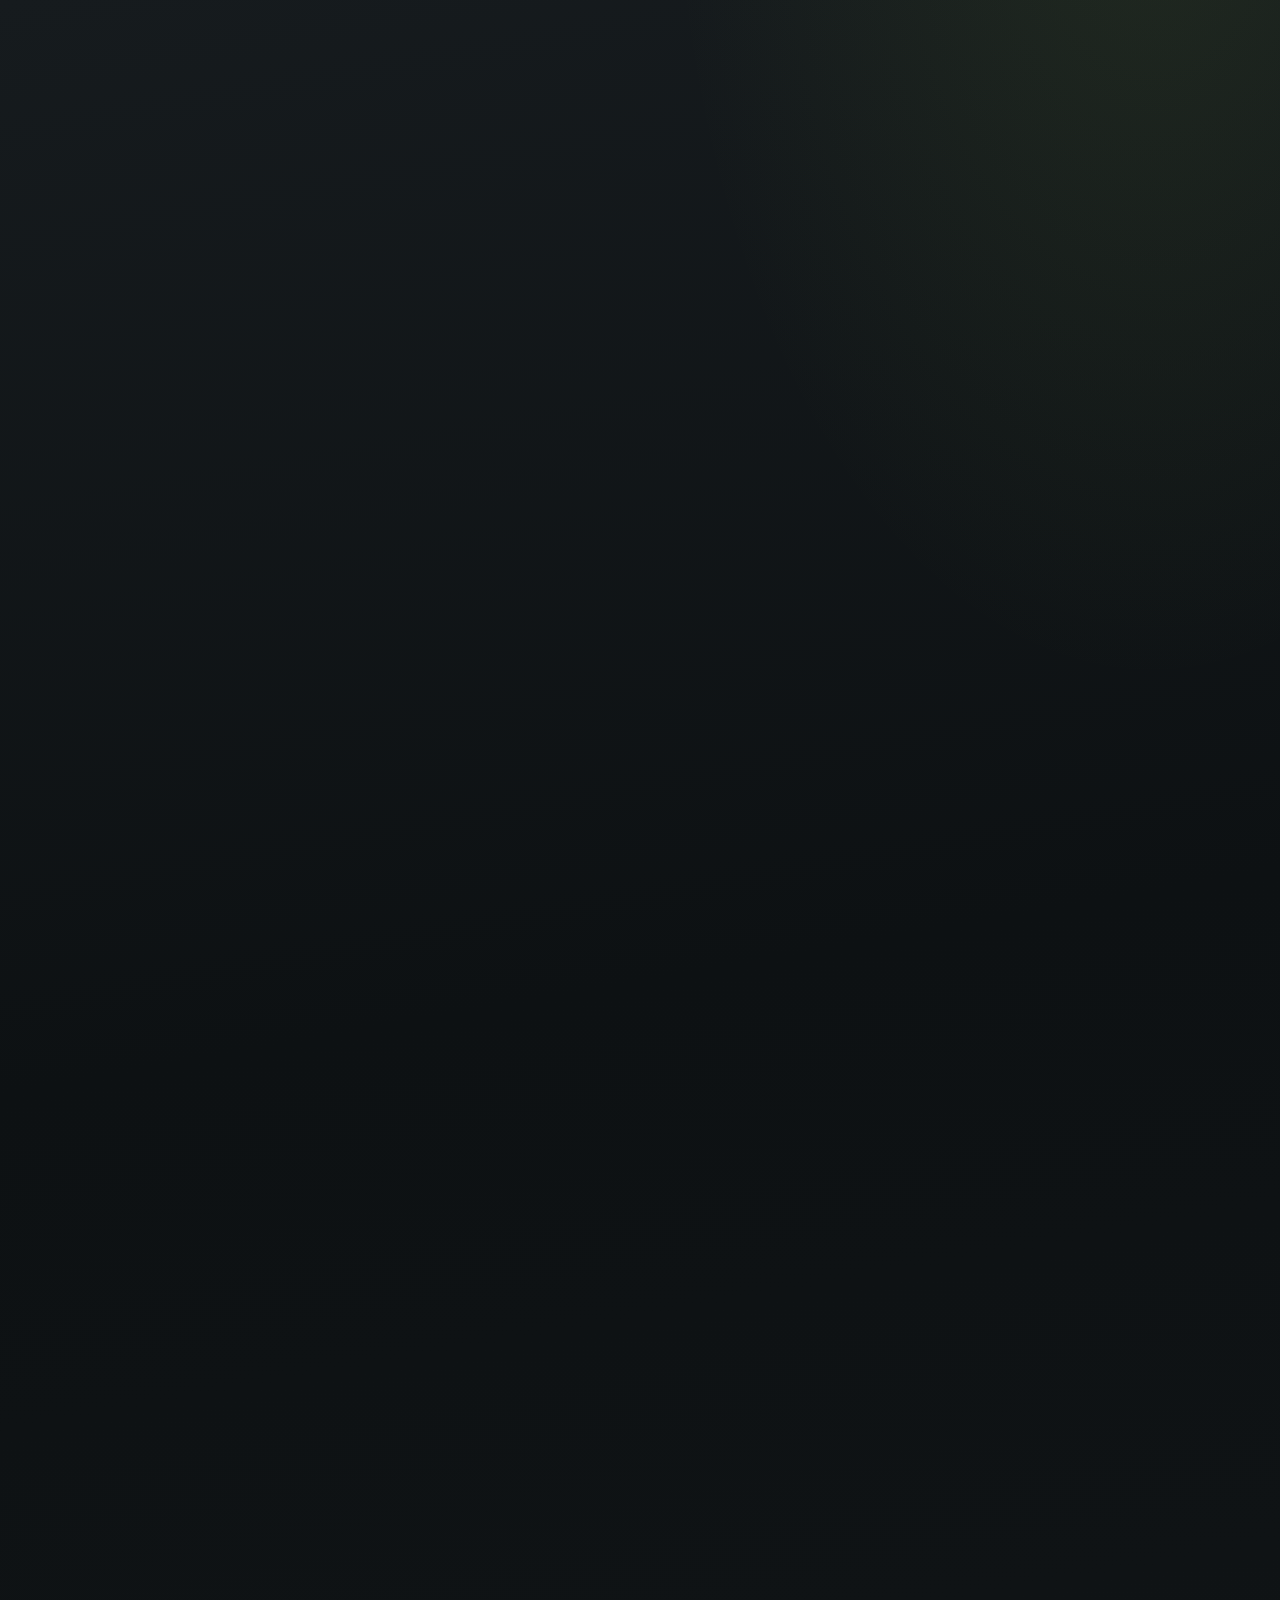
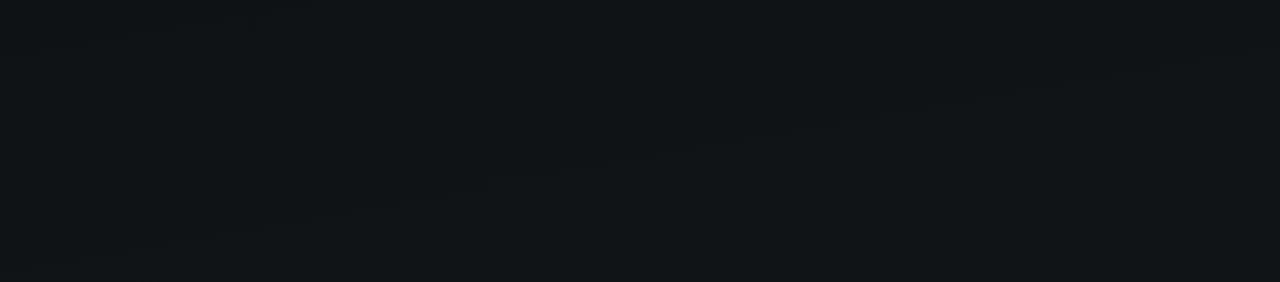
==== commit 7052c5d4: "feat: require member login on index.html" ====
--- a/index.html
+++ b/index.html
@@ -6,6 +6,7 @@
 <link rel="stylesheet" href="assets/site.css" />
 <script src="site-config.js"></script>
 <script src="assets/site.js"></script>
+<style>html:not(.member-ready) body{visibility:hidden}</style>
   <title>FreeSoo 정보공유 포털</title>
   <meta name="description" content="프리수 공지, 공략집, 무공, 다운로드, 문의를 한곳에 모은 통합 포털" />
 </head>
@@ -31,6 +32,7 @@
   </div>
 </header>
 
+  <div class="wrap member-nav"><div id="memberActions" class="member-actions"></div></div>
   <main>
     <!-- Game portal hero / quick navigation -->
     <section class="hero portal-hero">
@@ -127,7 +129,9 @@
     </div>
   </footer>
 
-  <script>
+  <script type="module">
+    import {requireMember,fetchMemberContent} from './assets/member-auth.js';
+    if(await requireMember()){
     Freesoo.initMenu('home');
 
     function renderNoticeList(target, items) {
@@ -143,8 +147,8 @@
         : '<div class="empty">항목이 없습니다.</div>';
     }
 
-    Freesoo.fetchContent('notices', 'notices.json')
-      .then(r => r.json())
+    fetchMemberContent('notices')
+      .then(r => (typeof r.json === 'function' ? r.json() : r))
       .then(data => {
         renderNoticeList(document.getElementById('noticeList'), (data.notices || []).sort(Freesoo.pinDateSort).slice(0, 3));
         renderNoticeList(document.getElementById('eventList'), (data.events || []).sort(Freesoo.pinDateSort).slice(0, 3));
@@ -154,8 +158,8 @@
         renderNoticeList(document.getElementById('eventList'), []);
       });
 
-    Freesoo.fetchContent('guides', 'guides.json')
-      .then(r => r.json())
+    fetchMemberContent('guides')
+      .then(r => (typeof r.json === 'function' ? r.json() : r))
       .then(list => {
         const el = document.getElementById('guideSpot');
         el.innerHTML = (list || []).slice(0, 3).map(g => {
@@ -174,8 +178,8 @@
         document.getElementById('guideSpot').innerHTML = '<div class="empty">공략 데이터를 불러오지 못했습니다.</div>';
       });
 
-    Freesoo.fetchContent('skills', 'data/skills.json')
-      .then(r => r.json())
+    fetchMemberContent('skills')
+      .then(r => (typeof r.json === 'function' ? r.json() : r))
       .then(data => {
         const cards = [];
         (data.jobs || []).forEach(job => {
@@ -195,6 +199,7 @@
       .catch(() => {
         document.getElementById('skillSpot').innerHTML = '<div class="empty">무공 데이터를 불러오지 못했습니다.</div>';
       });
+    }
   </script>
 </body>
 </html>
--- a/assets/site.css
+++ b/assets/site.css
@@ -397,3 +397,63 @@
  .nav{background:#151b1e;}
  .admin-layout nav button{text-align:center;justify-content:center;}
 }
+
+
+/* Neo Portal v2: information architecture and gaming dashboard */
+.portal-hero{padding:34px 0 20px;}
+.portal-hero-grid{display:grid;grid-template-columns:minmax(0,1.65fr) minmax(275px,.85fr);gap:18px;align-items:stretch;}
+.portal-feature{min-height:420px;padding:clamp(28px,4vw,52px);display:flex;flex-direction:column;align-items:flex-start;
+background:radial-gradient(ellipse at 91% 32%,rgba(188,243,91,.18),transparent 38%),linear-gradient(120deg,#242d2b 0%,#161d20 65%)!important;
+border-color:rgba(189,243,91,.28)!important;isolation:isolate;}
+.portal-feature::before{content:"";position:absolute;right:7%;top:12%;width:min(29vw,230px);aspect-ratio:1;border:1px solid rgba(189,243,91,.18);border-radius:50%;box-shadow:0 0 0 34px rgba(189,243,91,.025),0 0 0 69px rgba(189,243,91,.02);pointer-events:none;}
+.portal-kicker{display:flex;align-items:center;gap:9px;font-size:.73rem;letter-spacing:.15em;color:#cbfa8a;font-weight:800;}
+.live-dot{width:7px;height:7px;background:#bdf35b;border-radius:50%;box-shadow:0 0 0 4px rgba(189,243,91,.12);}
+.portal-feature h1{font-family:inherit;font-size:clamp(2.4rem,5.2vw,4.6rem);letter-spacing:-.075em;line-height:1.13;margin:22px 0 15px;position:relative;}
+.lime-text{color:#bdf35b;}
+.portal-feature p{font-size:1.02rem;max-width:48ch;position:relative;}
+.portal-actions{margin:5px 0 20px;position:relative;}
+.portal-feature-bottom{display:flex;justify-content:space-between;gap:20px;width:100%;border-top:1px solid rgba(238,245,237,.11);margin-top:auto;padding-top:17px;color:#9ba99d;font-size:.67rem;letter-spacing:.1em;font-weight:700;}
+.portal-shortcuts{display:grid;grid-template-rows:repeat(3,minmax(0,1fr));gap:14px;}
+.portal-shortcut{display:flex;align-items:center;gap:17px;padding:22px;border-radius:14px;background:#1c2427;border:1px solid rgba(240,245,237,.14);transition:border-color .2s,background .2s,transform .2s;}
+.portal-shortcut:hover{background:#25302f;border-color:rgba(189,243,91,.55);transform:translateY(-2px);}
+.shortcut-icon{display:grid;place-items:center;flex:0 0 44px;height:44px;background:rgba(189,243,91,.11);color:#bdf35b;border:1px solid rgba(189,243,91,.25);border-radius:10px;font-weight:900;font-size:.87rem;}
+.portal-shortcut strong{display:block;color:#f5f6f1;font-size:1.05rem;line-height:1.45;}
+.portal-shortcut small{display:block;color:#acb8ad;font-size:.82rem;margin-top:5px;line-height:1.4;}
+.shortcut-arrow{margin-left:auto;color:#bdf35b;font-size:1.3rem;}
+.portal-ticker{display:flex;align-items:center;gap:16px;padding:12px 17px;background:rgba(189,243,91,.035);border:1px solid rgba(237,246,230,.12);border-radius:10px;color:#c5cdc5;font-size:.8rem;}
+.ticker-label{font-size:.7rem;font-weight:900;letter-spacing:.12em;color:#bdf35b;}
+.ticker-end{margin-left:auto;color:#828f86;font-size:.7rem;letter-spacing:.1em;}
+.portal-bottom-banner{padding:clamp(24px,4vw,40px);display:flex;align-items:center;justify-content:space-between;gap:28px;background:#222a2a;border:1px solid rgba(189,243,91,.24);border-radius:15px;}
+.portal-bottom-banner h2,.portal-contact h2{color:#f6f8f3;margin:10px 0;font-size:clamp(1.45rem,2.7vw,2rem);letter-spacing:-.05em;}
+.portal-bottom-banner p{color:#b5c1b8;margin:0;line-height:1.7;}
+.portal-contact-row{display:flex;align-items:center;justify-content:space-between;gap:24px;padding-bottom:22px;}
+.portal-contact p{margin:0;}
+.section-head .btn{white-space:nowrap;}
+.cards .card{display:flex;flex-direction:column;gap:9px;min-width:0;}
+.cards .card h3{margin:0;font-size:1.18rem;line-height:1.4;letter-spacing:-.035em;}
+.cards .card p{margin:0;line-height:1.65;}
+.cards .card .count{margin-top:auto;}
+.notice-card{padding:24px;}
+.notice-item{margin-bottom:4px;}
+.filter-box{padding:22px;}
+#guideCards .card{min-height:235px;}
+#skillCards .skill-card{align-self:start;}
+@media(max-width:940px){.portal-hero-grid{grid-template-columns:1fr;}.portal-shortcuts{grid-template-columns:repeat(3,minmax(0,1fr));grid-template-rows:auto;}.portal-shortcut{padding:16px;gap:10px;}.portal-shortcut .shortcut-icon{flex-basis:34px;height:34px;}.shortcut-arrow{display:none;}.portal-bottom-banner{flex-direction:column;align-items:flex-start;}}
+@media(max-width:700px){.portal-hero{padding:17px 0 8px;}.portal-feature{min-height:350px;padding:26px 22px;}.portal-feature h1{font-size:clamp(2.2rem,10vw,3.2rem);}.portal-feature-bottom{flex-wrap:wrap;font-size:.6rem;}.portal-shortcuts{grid-template-columns:1fr;}.portal-shortcut{padding:16px 17px;}.shortcut-arrow{display:block;}.portal-ticker{font-size:.75rem;}.ticker-end{display:none;}.portal-bottom-banner{padding:24px 19px;}.portal-contact-row{align-items:flex-start;flex-direction:column;}.section-head{align-items:center;}.section-head .btn{width:auto;font-size:.78rem;padding:0 12px;}.notice-card,.filter-box{padding:17px;}}
+
+
+/* STEP 8 - missing media indication and administrator video linking */
+.video-pending{aspect-ratio:1/1;width:100%;margin-top:18px;display:flex;flex-direction:column;align-items:center;justify-content:center;gap:9px;text-align:center;padding:22px;border:1px dashed rgba(189,243,91,.28);border-radius:12px;background:linear-gradient(145deg,#181f21,#101517);}
+.video-pending span{color:#bdf35b;font-size:.68rem;letter-spacing:.15em;font-weight:800;}
+.video-pending strong{color:#eff2e8;font-size:1.15rem;}
+.video-pending small{color:#9ba69d;line-height:1.6;}
+.media-link-helper{margin-top:20px;padding:20px;background:rgba(189,243,91,.035);border:1px solid rgba(189,243,91,.18);border-radius:12px;display:grid;gap:12px;}
+.media-link-helper h3,.media-link-helper p{margin:0;}
+.media-link-helper .grid-2{gap:12px;}
+.media-link-helper button{justify-self:start;}
+@media(max-width:760px){.media-link-helper{padding:14px;}.media-link-helper .grid-2{grid-template-columns:1fr;}.media-link-helper button{justify-self:stretch;}}
+
+/* Production QA: video coverage filters */
+.skills-toolbar{grid-template-columns:minmax(0,2fr) minmax(150px,1fr) minmax(150px,1fr);}
+.media-summary{margin:13px 0 0;color:#c4ec97;font-size:.88rem;font-weight:650;}
+@media(max-width:760px){.skills-toolbar{grid-template-columns:1fr;}}
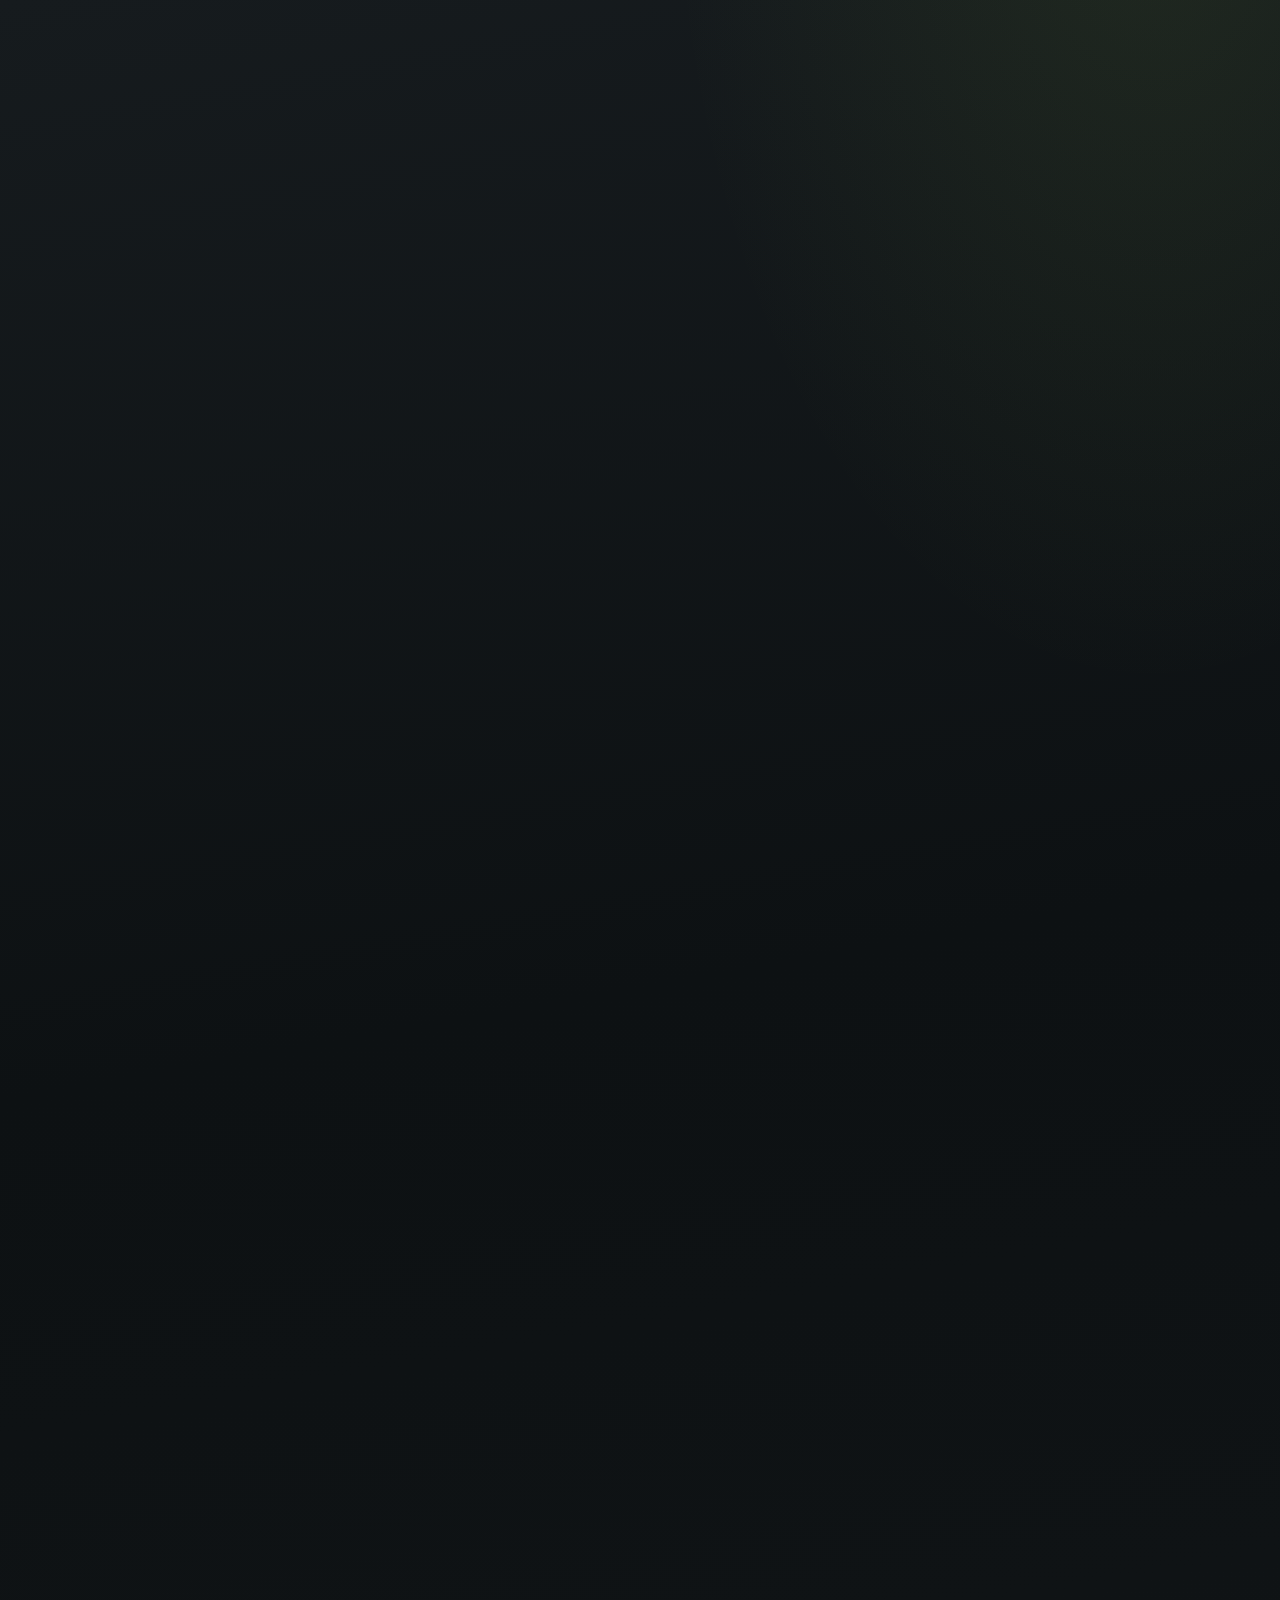
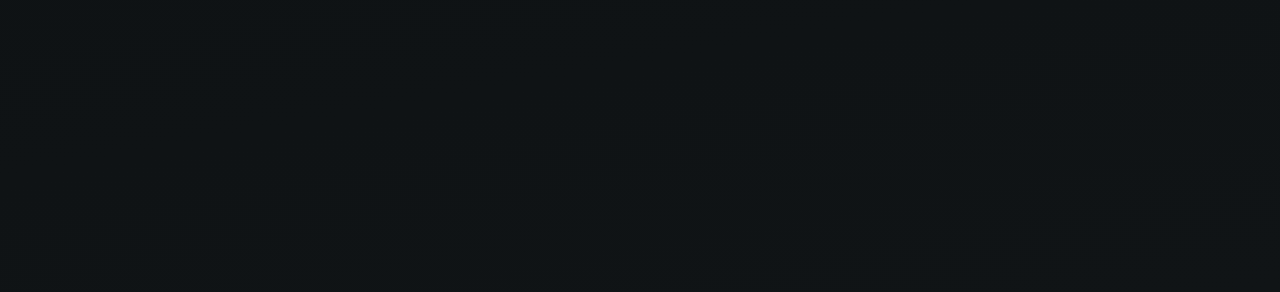
==== commit 6ed06e27: "ux: remove admin console entry from member homepage" ====
--- a/index.html
+++ b/index.html
@@ -118,7 +118,7 @@
     <section class="section portal-contact" id="contact">
       <div class="wrap portal-contact-row">
         <div><span class="eyebrow">FREESOO PORTAL</span><h2>함께 만드는 게임 정보 허브</h2><p class="muted">공략 및 무공 정보는 지속적으로 업데이트됩니다.</p></div>
-        <a href="admin-console.html" class="btn btn-secondary">관리자 페이지 ↗</a>
+        <a href="guide-select.html" class="btn btn-secondary">공략집 둘러보기 ↗</a>
       </div>
     </section>
   </main>
--- a/assets/site.css
+++ b/assets/site.css
@@ -457,3 +457,6 @@
 .skills-toolbar{grid-template-columns:minmax(0,2fr) minmax(150px,1fr) minmax(150px,1fr);}
 .media-summary{margin:13px 0 0;color:#c4ec97;font-size:.88rem;font-weight:650;}
 @media(max-width:760px){.skills-toolbar{grid-template-columns:1fr;}}
+
+/* MEMBER ACCESS / ADMIN DASHBOARD */
+.member-nav{display:flex;justify-content:flex-end;margin-top:10px}.member-actions{display:flex;align-items:center;gap:12px;font-size:.8rem;color:#bdc8b8;overflow-wrap:anywhere}.member-actions .btn{min-height:35px;padding:4px 12px}.admin-stats{display:grid;grid-template-columns:repeat(4,minmax(0,1fr));gap:12px;margin:20px 0}.admin-stats>div{background:#1e2727;border:1px solid rgba(189,243,91,.18);border-radius:12px;padding:18px}.admin-stats span{display:block;font-size:.82rem;color:#c0c9bc}.admin-stats strong{display:block;font-size:1.75rem;color:#bdf35b;margin-top:7px}@media(max-width:760px){.admin-stats{grid-template-columns:repeat(2,minmax(0,1fr))}.member-actions{flex-wrap:wrap;justify-content:flex-end}}
